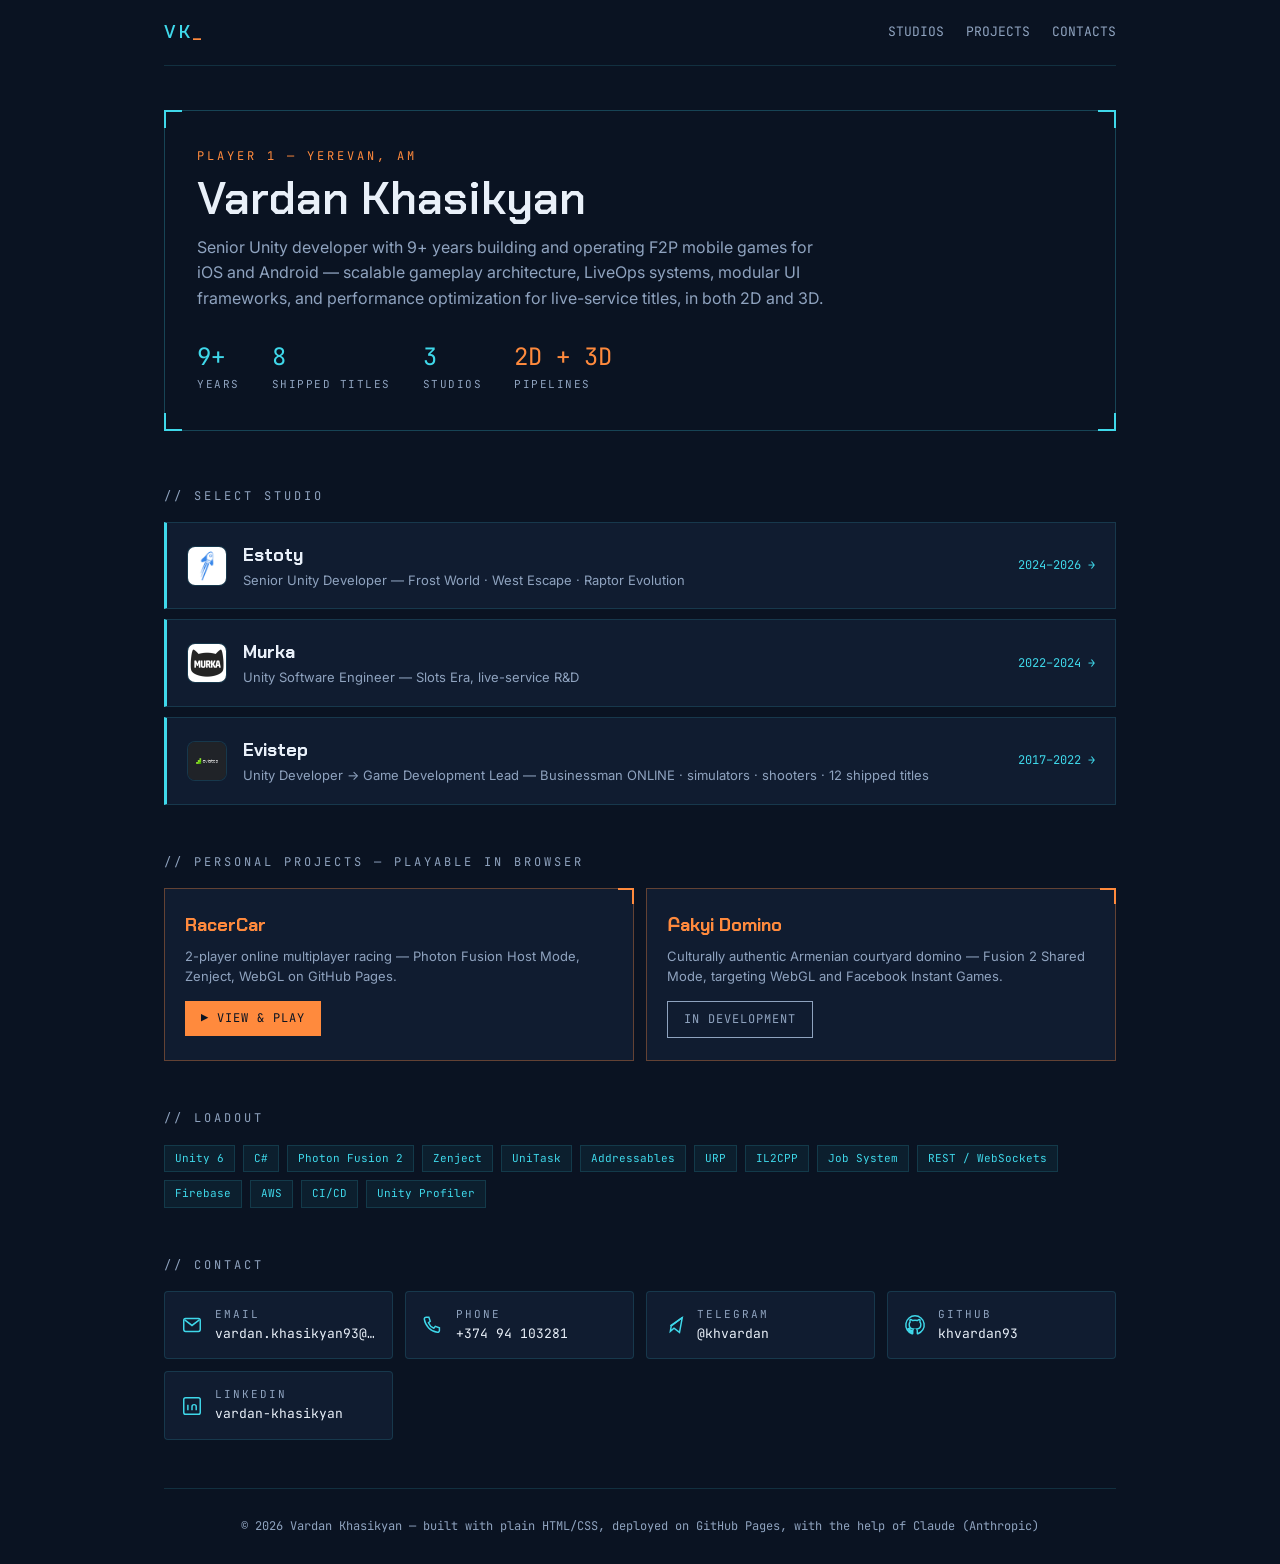
==== index.html @ 0a37ce4a "Reorganize site structure, redesign contacts, add RacerCar gameplay videos - Move HTML pages into pa" ====
<!DOCTYPE html>
<html lang="en">
<head>
  <meta charset="UTF-8">
  <meta name="viewport" content="width=device-width, initial-scale=1.0">
  <title>Vardan Khasikyan — Senior Unity Developer</title>
  <meta name="description" content="Senior Unity developer with 9+ years shipping F2P mobile games. Portfolio: shipped titles, studios, and playable WebGL projects.">
  <link rel="preconnect" href="https://fonts.googleapis.com">
  <link rel="preconnect" href="https://fonts.gstatic.com" crossorigin>
  <link href="https://fonts.googleapis.com/css2?family=Chakra+Petch:wght@500;600&family=Inter:wght@400;500&family=JetBrains+Mono:wght@400&display=swap" rel="stylesheet">
  <link rel="icon" type="image/svg+xml" href="favicon.svg">
  <link rel="stylesheet" href="css/style.css">
</head>
<body>
  <div class="container">

    <nav class="nav">
      <a class="nav-logo" href="index.html">VK<span>_</span></a>
      <div class="nav-links">
        <a href="#studios">STUDIOS</a>
        <a href="#projects">PROJECTS</a>
        <a href="#contact">CONTACTS</a>
      </div>
    </nav>

    <header class="page-head">
      <div class="hud">
        <span class="corner"></span>
        <p class="eyebrow">Player 1 — Yerevan, AM</p>
        <h1>Vardan Khasikyan</h1>
        <p class="lede">Senior Unity developer with 9+ years building and operating F2P mobile
        games for iOS and Android — scalable gameplay architecture, LiveOps systems, modular UI
        frameworks, and performance optimization for live-service titles, in both 2D and 3D.</p>
        <div class="stats">
          <div><div class="stat-value">9+</div><div class="stat-label">Years</div></div>
          <div><div class="stat-value">8</div><div class="stat-label">Shipped titles</div></div>
          <div><div class="stat-value">3</div><div class="stat-label">Studios</div></div>
          <div><div class="stat-value orange">2D + 3D</div><div class="stat-label">Pipelines</div></div>
        </div>
      </div>
    </header>

    <section id="studios">
      <p class="section-label">// SELECT STUDIO</p>

      <a class="studio-row" href="pages/estoty.html">
        <img class="studio-row-logo" src="assets/logos/estoty.png" alt="Estoty logo">
        <div>
          <h3>Estoty</h3>
          <p>Senior Unity Developer — Frost World · West Escape · Raptor Evolution</p>
        </div>
        <span class="studio-years">2024–2026 →</span>
      </a>

      <a class="studio-row" href="pages/murka.html">
        <img class="studio-row-logo" src="assets/logos/murka.png" alt="Murka logo">
        <div>
          <h3>Murka</h3>
          <p>Unity Software Engineer — Slots Era, live-service R&amp;D</p>
        </div>
        <span class="studio-years">2022–2024 →</span>
      </a>

      <a class="studio-row" href="pages/evistep.html">
        <img class="studio-row-logo" src="assets/logos/evistep.png" alt="Evistep logo">
        <div>
          <h3>Evistep</h3>
          <p>Unity Developer → Game Development Lead — Businessman ONLINE · simulators · shooters · 12 shipped titles</p>
        </div>
        <span class="studio-years">2017–2022 →</span>
      </a>
    </section>

    <section id="projects">
      <p class="section-label">// PERSONAL PROJECTS — PLAYABLE IN BROWSER</p>
      <div class="project-grid">

        <a class="project-card" href="pages/racercar.html">
          <h3>RacerCar</h3>
          <p>2-player online multiplayer racing — Photon Fusion Host Mode, Zenject, WebGL on GitHub Pages.</p>
          <span class="btn btn-play">▶ VIEW &amp; PLAY</span>
        </a>

        <a class="project-card" href="pages/domino.html">
          <h3>Բakyi Domino</h3>
          <p>Culturally authentic Armenian courtyard domino — Fusion 2 Shared Mode, targeting WebGL and Facebook Instant Games.</p>
          <span class="btn btn-ghost">IN DEVELOPMENT</span>
        </a>

      </div>
    </section>

    <section>
      <p class="section-label">// LOADOUT</p>
      <div class="tech-chips">
        <span class="chip">Unity 6</span>
        <span class="chip">C#</span>
        <span class="chip">Photon Fusion 2</span>
        <span class="chip">Zenject</span>
        <span class="chip">UniTask</span>
        <span class="chip">Addressables</span>
        <span class="chip">URP</span>
        <span class="chip">IL2CPP</span>
        <span class="chip">Job System</span>
        <span class="chip">REST / WebSockets</span>
        <span class="chip">Firebase</span>
        <span class="chip">AWS</span>
        <span class="chip">CI/CD</span>
        <span class="chip">Unity Profiler</span>
      </div>
    </section>

    <section id="contact">
      <p class="section-label">// CONTACT</p>
      <div class="contact-grid">
        <a class="contact-card" href="mailto:vardan.khasikyan93@gmail.com" data-copy="vardan.khasikyan93@gmail.com">
          <svg class="contact-icon" viewBox="0 0 24 24" fill="none" stroke="currentColor" stroke-width="1.6"><rect x="3" y="5" width="18" height="14" rx="2"/><path d="m4 6.5 8 6 8-6"/></svg>
          <div><span class="contact-label">Email</span><span class="contact-value">vardan.khasikyan93@gmail.com</span></div>
        </a>
        <a class="contact-card" href="tel:+37494103281" data-copy="+37494103281">
          <svg class="contact-icon" viewBox="0 0 24 24" fill="none" stroke="currentColor" stroke-width="1.6"><path d="M4.5 3.5h3l1.5 4.5-2 1.5a11 11 0 0 0 6 6l1.5-2 4.5 1.5v3a2 2 0 0 1-2.2 2A17 17 0 0 1 2.5 5.7a2 2 0 0 1 2-2.2Z"/></svg>
          <div><span class="contact-label">Phone</span><span class="contact-value">+374 94 103281</span></div>
        </a>
        <a class="contact-card" href="https://t.me/khvardan" target="_blank" rel="noopener noreferrer">
          <svg class="contact-icon" viewBox="0 0 24 24" fill="none" stroke="currentColor" stroke-width="1.6"><path d="m21 4-3 16-6-4.5L8 19l1-6L21 4Z"/><path d="M8 13 21 4"/></svg>
          <div><span class="contact-label">Telegram</span><span class="contact-value">@khvardan</span></div>
        </a>
        <a class="contact-card" href="https://github.com/khvardan93" target="_blank" rel="noopener noreferrer">
          <svg class="contact-icon" viewBox="0 0 24 24" fill="none" stroke="currentColor" stroke-width="1.6"><path d="M12 2a10 10 0 0 0-3.16 19.49c.5.09.68-.22.68-.48v-1.7c-2.78.6-3.37-1.34-3.37-1.34-.46-1.16-1.11-1.47-1.11-1.47-.9-.62.07-.6.07-.6 1 .07 1.53 1.03 1.53 1.03.9 1.53 2.36 1.09 2.93.83.09-.65.35-1.09.63-1.34-2.22-.25-4.56-1.11-4.56-4.95 0-1.09.39-1.98 1.03-2.68-.1-.25-.45-1.27.1-2.65 0 0 .84-.27 2.75 1.02a9.5 9.5 0 0 1 5 0c1.91-1.29 2.75-1.02 2.75-1.02.55 1.38.2 2.4.1 2.65.64.7 1.03 1.59 1.03 2.68 0 3.85-2.35 4.7-4.58 4.94.36.31.68.92.68 1.85v2.75c0 .26.18.58.69.48A10 10 0 0 0 12 2Z"/></svg>
          <div><span class="contact-label">GitHub</span><span class="contact-value">khvardan93</span></div>
        </a>
        <a class="contact-card" href="https://www.linkedin.com/in/vardan-khasikyan-5461a398/" target="_blank" rel="noopener noreferrer">
          <svg class="contact-icon" viewBox="0 0 24 24" fill="none" stroke="currentColor" stroke-width="1.6"><rect x="3" y="3" width="18" height="18" rx="2"/><path d="M7.5 10.5v6M7.5 7.5v.01M12 16.5v-3.7a2.3 2.3 0 0 1 4.6 0v3.7M12 12.8v3.7"/></svg>
          <div><span class="contact-label">LinkedIn</span><span class="contact-value">vardan-khasikyan</span></div>
        </a>
      </div>
    </section>

    <footer class="footer">
      <p>© 2026 Vardan Khasikyan — built with plain HTML/CSS, deployed on GitHub Pages, with the help of Claude (Anthropic)</p>
    </footer>

  </div>

  <script>
    document.querySelectorAll('.contact-card[data-copy]').forEach(function (card) {
      card.addEventListener('click', function () {
        var value = card.getAttribute('data-copy');
        if (!navigator.clipboard) return;
        navigator.clipboard.writeText(value).then(function () {
          var valueEl = card.querySelector('.contact-value');
          var original = valueEl.textContent;
          valueEl.textContent = 'Copied ✓';
          card.classList.add('is-copied');
          setTimeout(function () {
            valueEl.textContent = original;
            card.classList.remove('is-copied');
          }, 1500);
        });
      });
    });
  </script>
</body>
</html>
---- css/style.css ----
:root {
  --bg: #0A1322;
  --surface: #101C30;
  --surface-2: #14233C;
  --cyan: #3FD8EA;
  --cyan-dim: rgba(63, 216, 234, 0.15);
  --orange: #FF8A3D;
  --orange-dim: rgba(255, 138, 61, 0.35);
  --text: #E9F0F9;
  --muted: #8FA3BF;
  --font-display: 'Chakra Petch', sans-serif;
  --font-body: 'Inter', sans-serif;
  --font-mono: 'JetBrains Mono', monospace;
}

* { margin: 0; padding: 0; box-sizing: border-box; }

html { scroll-behavior: smooth; }

body {
  background: var(--bg);
  color: var(--text);
  font-family: var(--font-body);
  line-height: 1.6;
  min-height: 100vh;
}

.container { max-width: 1000px; margin: 0 auto; padding: 0 24px; }

/* ---------- Nav ---------- */
.nav {
  display: flex;
  justify-content: space-between;
  align-items: center;
  padding: 18px 0;
  border-bottom: 1px solid var(--cyan-dim);
}
.nav-logo {
  font-family: var(--font-display);
  font-weight: 600;
  font-size: 18px;
  letter-spacing: 3px;
  color: var(--cyan);
  text-decoration: none;
}
.nav-logo span { color: var(--orange); }
.nav-links { display: flex; gap: 22px; }
.nav-links a {
  color: var(--muted);
  text-decoration: none;
  font-family: var(--font-mono);
  font-size: 13px;
  transition: color 0.2s;
}
.nav-links a:hover, .nav-links a:focus-visible { color: var(--cyan); }

/* ---------- HUD frame (signature element) ---------- */
.hud {
  position: relative;
  border: 1px solid rgba(63, 216, 234, 0.25);
  padding: 36px 32px;
}
.hud::before, .hud::after,
.hud > .corner::before, .hud > .corner::after {
  content: '';
  position: absolute;
  width: 16px;
  height: 16px;
}
.hud::before { top: -1px; left: -1px; border-top: 2px solid var(--cyan); border-left: 2px solid var(--cyan); }
.hud::after { top: -1px; right: -1px; border-top: 2px solid var(--cyan); border-right: 2px solid var(--cyan); }
.hud > .corner::before { bottom: -1px; left: -1px; border-bottom: 2px solid var(--cyan); border-left: 2px solid var(--cyan); }
.hud > .corner::after { bottom: -1px; right: -1px; border-bottom: 2px solid var(--cyan); border-right: 2px solid var(--cyan); }
.hud.hud-orange::before, .hud.hud-orange::after,
.hud.hud-orange > .corner::before, .hud.hud-orange > .corner::after { border-color: var(--orange); }
.hud.hud-orange { border-color: var(--orange-dim); }

/* ---------- Typography ---------- */
.eyebrow {
  font-family: var(--font-mono);
  font-size: 12px;
  letter-spacing: 3px;
  color: var(--orange);
  text-transform: uppercase;
  margin-bottom: 6px;
}
.section-label {
  font-family: var(--font-mono);
  font-size: 12px;
  letter-spacing: 3px;
  color: var(--muted);
  margin: 48px 0 16px;
}
.studio-logo {
  width: 40px;
  height: 40px;
  border-radius: 8px;
  object-fit: cover;
  vertical-align: middle;
  margin-right: 12px;
  border: 1px solid var(--cyan-dim);
  background: var(--surface);
}
.studio-title { display: flex; align-items: center; }
h1 {
  font-family: var(--font-display);
  font-weight: 600;
  font-size: clamp(30px, 5vw, 46px);
  line-height: 1.15;
}
h2 {
  font-family: var(--font-display);
  font-weight: 600;
  font-size: 24px;
}
.lede { color: var(--muted); font-size: 16px; max-width: 640px; margin-top: 10px; }

/* ---------- Hero stats ---------- */
.stats { display: flex; flex-wrap: wrap; gap: 32px; margin-top: 26px; font-family: var(--font-mono); }
.stat-value { font-size: 24px; color: var(--cyan); }
.stat-value.orange { color: var(--orange); }
.stat-label { font-size: 11px; letter-spacing: 1.5px; color: var(--muted); text-transform: uppercase; }

/* ---------- Studio rows ---------- */
.studio-row {
  display: flex;
  justify-content: space-between;
  align-items: center;
  gap: 16px;
  background: var(--surface);
  border: 1px solid var(--cyan-dim);
  border-left: 3px solid var(--cyan);
  padding: 18px 20px;
  margin-bottom: 10px;
  text-decoration: none;
  color: inherit;
  transition: background 0.2s, transform 0.2s;
}
.studio-row:hover, .studio-row:focus-visible {
  background: var(--surface-2);
  transform: translateX(4px);
}
.studio-row-logo {
  width: 40px;
  height: 40px;
  border-radius: 8px;
  object-fit: cover;
  border: 1px solid var(--cyan-dim);
  background: var(--surface);
  flex-shrink: 0;
}
.studio-row > div { flex: 1; }
.studio-row h3 { font-family: var(--font-display); font-size: 18px; color: var(--text); }
.studio-row p { font-size: 13px; color: var(--muted); }
.studio-years { font-family: var(--font-mono); font-size: 12px; color: var(--cyan); white-space: nowrap; }

/* ---------- Project cards ---------- */
.project-grid { display: grid; grid-template-columns: repeat(auto-fit, minmax(280px, 1fr)); gap: 12px; }
.project-card {
  position: relative;
  background: var(--surface);
  border: 1px solid var(--orange-dim);
  padding: 22px 20px;
  text-decoration: none;
  color: inherit;
  transition: background 0.2s;
}
.project-card::after {
  content: '';
  position: absolute;
  top: -1px; right: -1px;
  width: 14px; height: 14px;
  border-top: 2px solid var(--orange);
  border-right: 2px solid var(--orange);
}
.project-card:hover, .project-card:focus-visible { background: var(--surface-2); }
.project-card h3 { font-family: var(--font-display); font-size: 18px; color: var(--orange); }
.project-card p { font-size: 13px; color: var(--muted); margin: 6px 0 14px; }

/* ---------- Buttons & badges ---------- */
.btn {
  display: inline-block;
  font-family: var(--font-mono);
  font-size: 12px;
  letter-spacing: 1px;
  padding: 8px 16px;
  text-decoration: none;
  transition: opacity 0.2s;
}
.btn:hover, .btn:focus-visible { opacity: 0.85; }
.btn-play { background: var(--orange); color: var(--bg); }
.btn-store { border: 1px solid var(--cyan); color: var(--cyan); margin-right: 8px; }
.btn-ghost { border: 1px solid var(--muted); color: var(--muted); }

.tech-chips { display: flex; flex-wrap: wrap; gap: 8px; margin: 14px 0; }
.chip {
  font-family: var(--font-mono);
  font-size: 11px;
  color: var(--cyan);
  border: 1px solid var(--cyan-dim);
  background: rgba(63, 216, 234, 0.06);
  padding: 4px 10px;
}

/* ---------- Game cards (company pages) ---------- */
.game-card {
  background: var(--surface);
  border: 1px solid var(--cyan-dim);
  padding: 24px;
  margin-bottom: 14px;
}
.game-card-head { display: flex; align-items: center; gap: 12px; }
.game-icon { width: 48px; height: 48px; border-radius: 10px; object-fit: cover; border: 1px solid var(--cyan-dim); }
.game-card h3 { font-family: var(--font-display); font-size: 20px; color: var(--text); }
.game-card .role { font-family: var(--font-mono); font-size: 12px; color: var(--orange); margin: 2px 0 10px; }
.game-card p { font-size: 14px; color: var(--muted); margin-bottom: 14px; }
.game-card ul { margin: 0 0 16px 18px; font-size: 14px; color: var(--muted); }
.game-card li { margin-bottom: 4px; }

/* ---------- Screenshots & WebGL ---------- */
.shot-grid { display: grid; grid-template-columns: repeat(auto-fit, minmax(220px, 1fr)); gap: 10px; margin: 20px 0; }
.shot-grid img {
  width: 100%;
  aspect-ratio: 16/9;
  object-fit: cover;
  border: 1px solid var(--cyan-dim);
  background: var(--surface);
}

.video-grid { display: grid; grid-template-columns: repeat(2, 1fr); gap: 10px; margin: 20px 0; }
.video-card-wide { grid-column: 1 / -1; }
.video-card video {
  width: 100%;
  height: auto;
  border: 1px solid var(--cyan-dim);
  background: var(--surface);
  display: block;
}
.video-caption {
  font-family: var(--font-mono);
  font-size: 12px;
  color: var(--muted);
  margin-top: 6px;
  text-align: center;
}
.webgl-frame { margin: 20px 0; }
.webgl-frame iframe {
  width: 100%;
  aspect-ratio: 16/9;
  border: 0;
  display: block;
  background: #000;
}
.webgl-start {
  width: 100%;
  aspect-ratio: 16/9;
  display: flex;
  flex-direction: column;
  align-items: center;
  justify-content: center;
  gap: 14px;
  background: #000;
}
.webgl-start .btn {
  cursor: pointer;
  border: 0;
  font-family: var(--font-mono);
}
.webgl-hint {
  font-family: var(--font-mono);
  font-size: 12px;
  color: var(--muted);
}

/* ---------- Page header / footer ---------- */
.page-head { padding: 44px 0 8px; }
.back-link {
  font-family: var(--font-mono);
  font-size: 12px;
  color: var(--muted);
  text-decoration: none;
}
.back-link:hover { color: var(--cyan); }

.footer {
  margin-top: 48px;
  padding: 28px 0;
  border-top: 1px solid var(--cyan-dim);
  text-align: center;
  font-family: var(--font-mono);
  font-size: 12px;
  color: var(--muted);
}
.footer a { color: var(--cyan); text-decoration: none; }
.footer a:hover { color: var(--orange); }

/* ---------- Contact ---------- */
.contact-grid {
  display: grid;
  grid-template-columns: repeat(auto-fit, minmax(220px, 1fr));
  gap: 12px;
}
.contact-card {
  display: flex;
  align-items: center;
  gap: 12px;
  padding: 14px 16px;
  border: 1px solid var(--cyan-dim);
  background: var(--surface);
  border-radius: 4px;
  text-decoration: none;
  color: var(--text);
  transition: border-color 0.2s, transform 0.2s;
}
.contact-card:hover, .contact-card:focus-visible {
  border-color: var(--orange-dim);
  transform: translateY(-2px);
}
.contact-icon {
  width: 22px;
  height: 22px;
  flex-shrink: 0;
  color: var(--cyan);
}
.contact-card:hover .contact-icon { color: var(--orange); }
.contact-card.is-copied { border-color: var(--orange); }
.contact-card.is-copied .contact-icon { color: var(--orange); }
.contact-card div { display: flex; flex-direction: column; min-width: 0; }
.contact-label {
  font-family: var(--font-mono);
  font-size: 11px;
  letter-spacing: 2px;
  color: var(--muted);
  text-transform: uppercase;
}
.contact-value {
  font-family: var(--font-mono);
  font-size: 13px;
  color: var(--text);
  white-space: nowrap;
  overflow: hidden;
  text-overflow: ellipsis;
}

@media (max-width: 560px) {
  .nav-links { gap: 14px; }
  .hud { padding: 26px 18px; }
  .stats { gap: 20px; }
  .studio-row { flex-direction: column; align-items: flex-start; gap: 6px; }
  .video-grid { grid-template-columns: 1fr; }
}
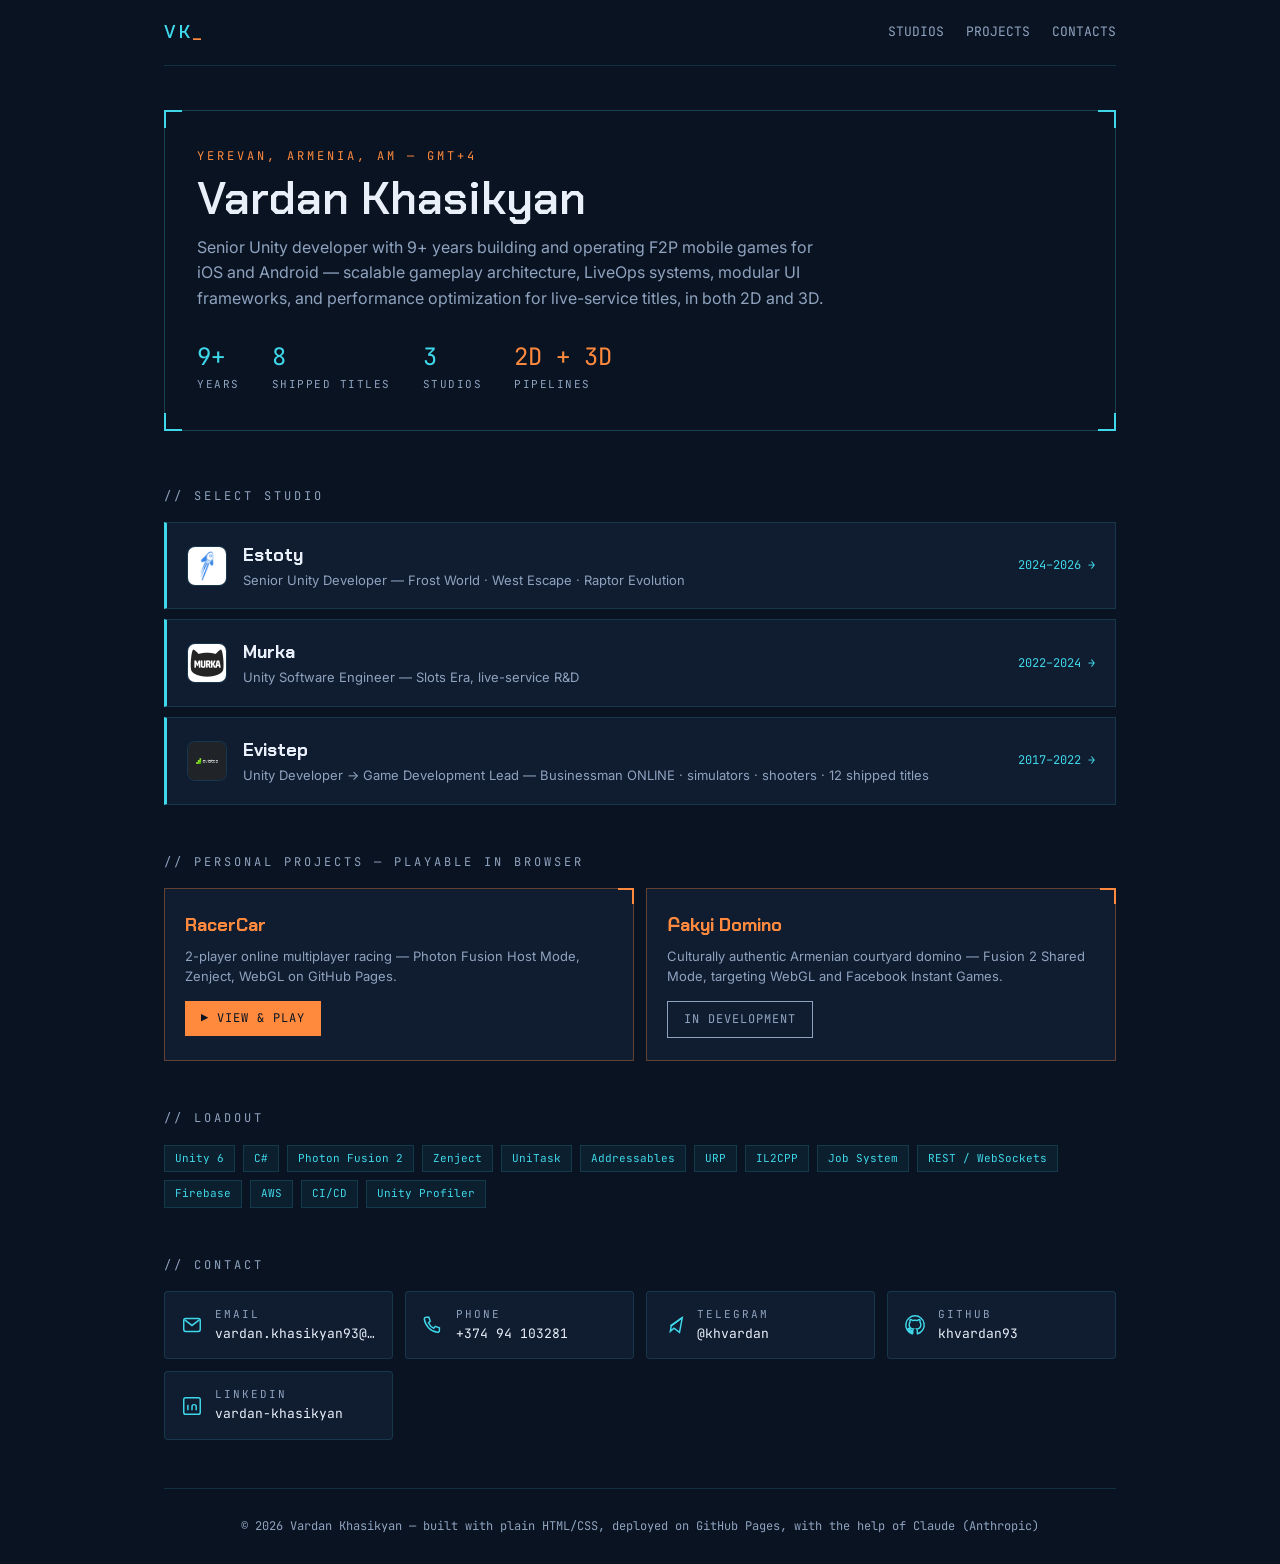
==== commit 371bd854: "Remove FPS overlay from gameplay video, update location eyebrow text - Crop bottom strip of gameplay" ====
--- a/index.html
+++ b/index.html
@@ -26,7 +26,7 @@
     <header class="page-head">
       <div class="hud">
         <span class="corner"></span>
-        <p class="eyebrow">Player 1 — Yerevan, AM</p>
+        <p class="eyebrow">Yerevan, Armenia, AM — GMT+4</p>
         <h1>Vardan Khasikyan</h1>
         <p class="lede">Senior Unity developer with 9+ years building and operating F2P mobile
         games for iOS and Android — scalable gameplay architecture, LiveOps systems, modular UI
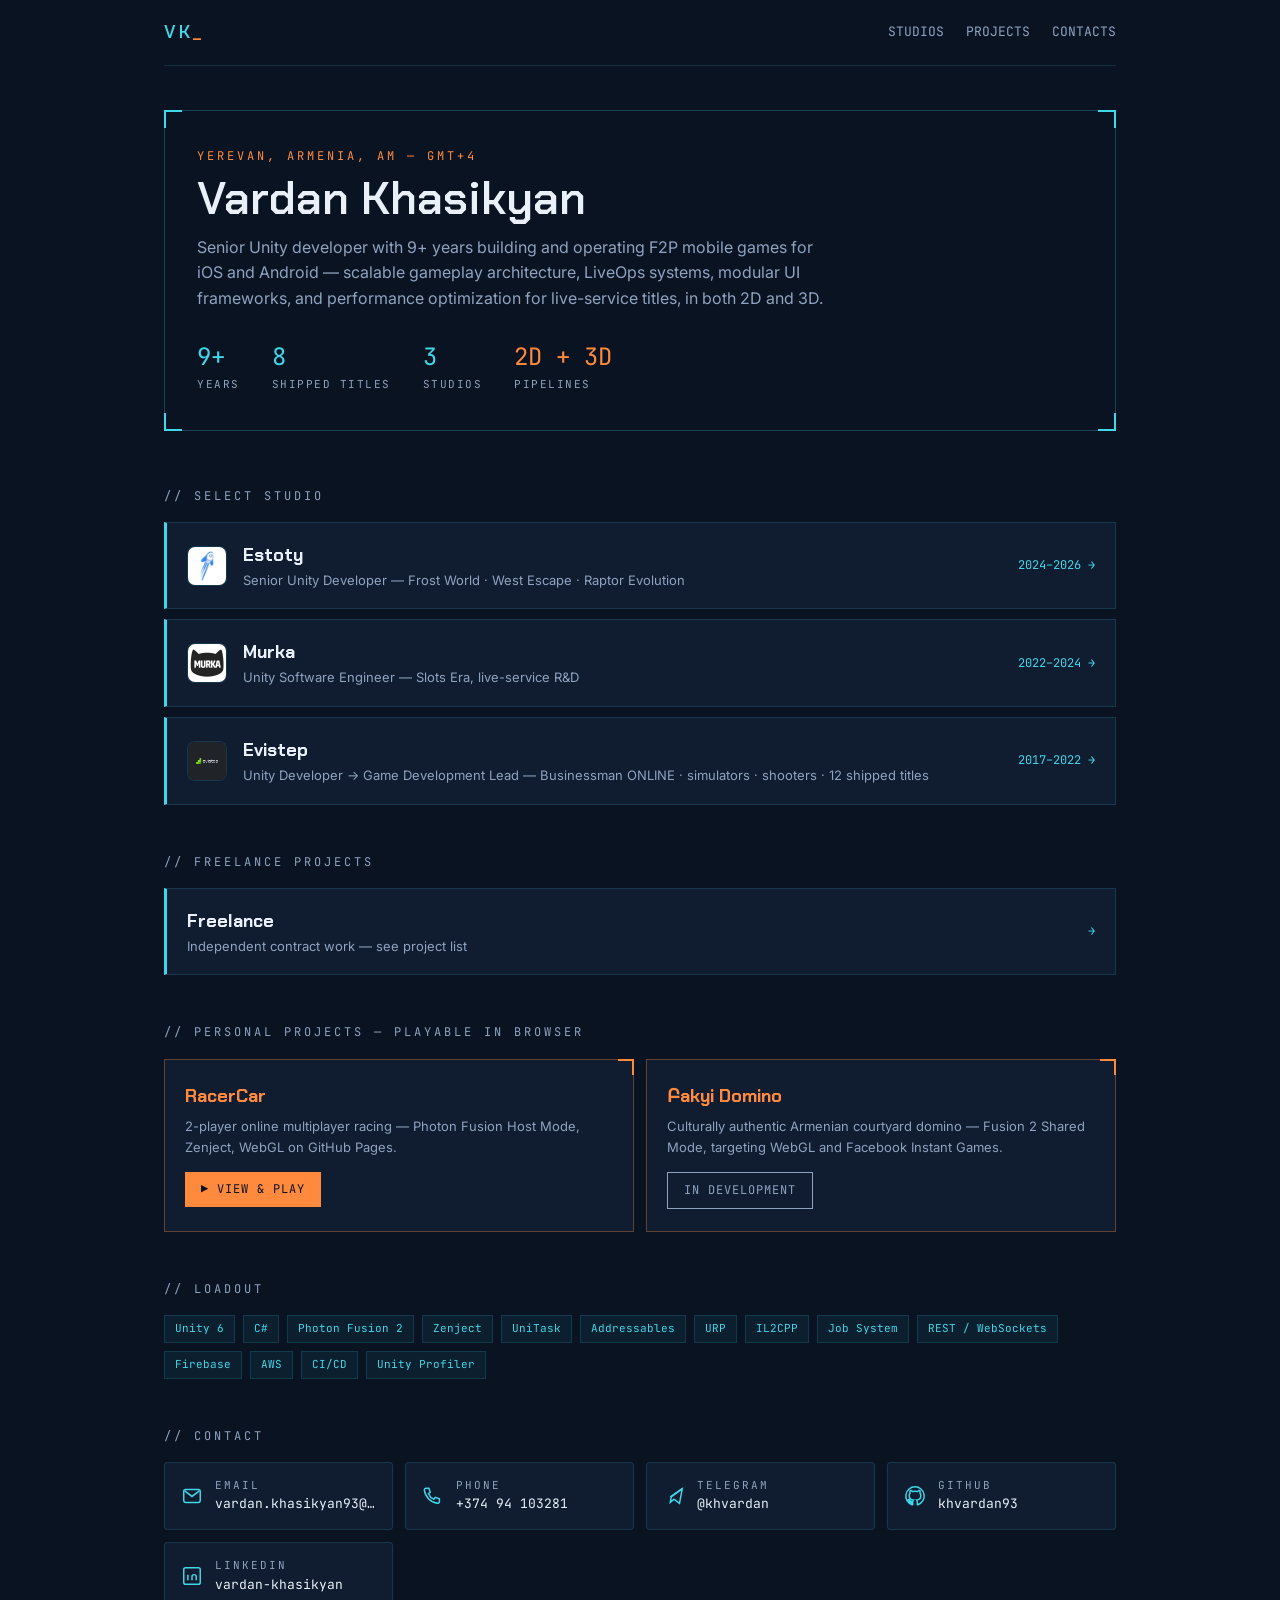
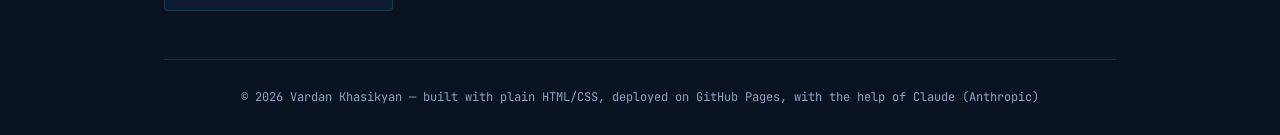
==== commit fca4a809: "a few other projects" ====
--- a/index.html
+++ b/index.html
@@ -68,6 +68,18 @@
           <p>Unity Developer → Game Development Lead — Businessman ONLINE · simulators · shooters · 12 shipped titles</p>
         </div>
         <span class="studio-years">2017–2022 →</span>
+      </a>
+    </section>
+
+    <section id="freelance">
+      <p class="section-label">// FREELANCE PROJECTS</p>
+
+      <a class="studio-row" href="pages/freelance.html">
+        <div>
+          <h3>Freelance</h3>
+          <p>Independent contract work — see project list</p>
+        </div>
+        <span class="studio-years">→</span>
       </a>
     </section>
 
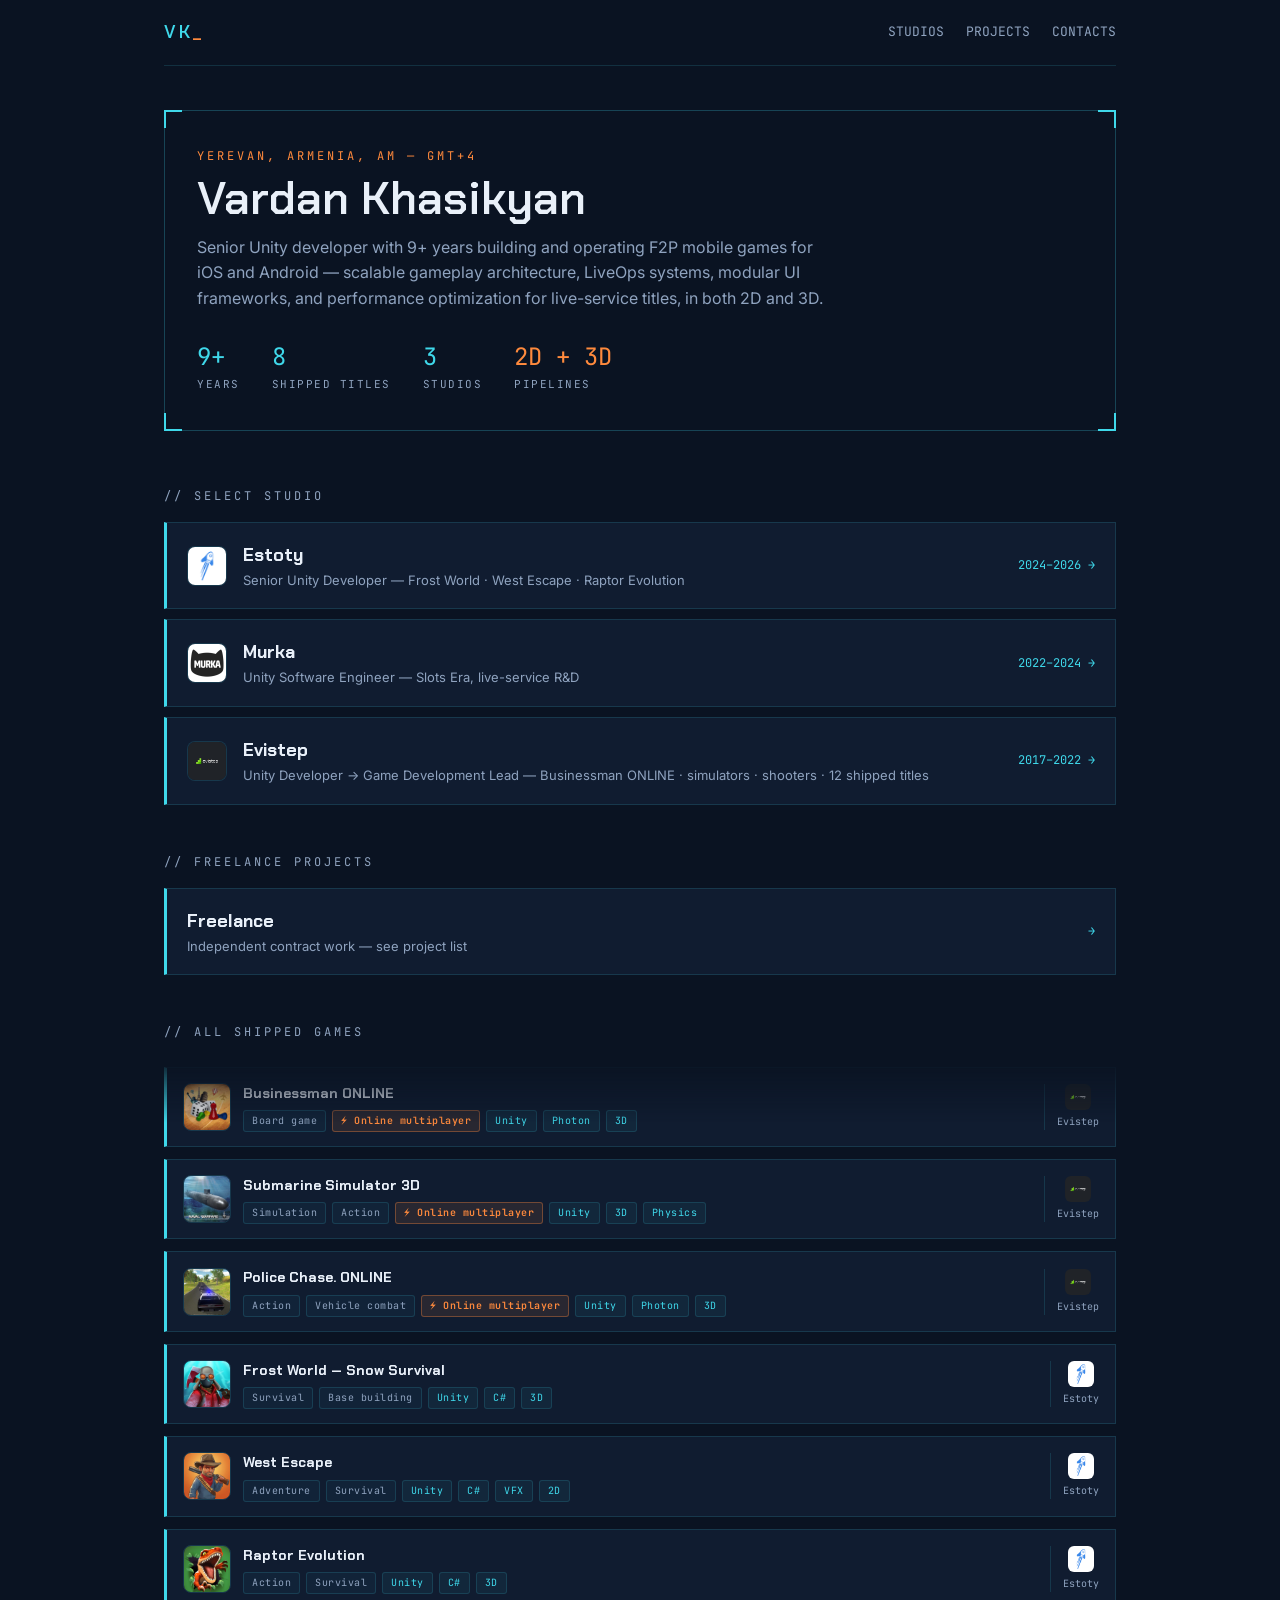
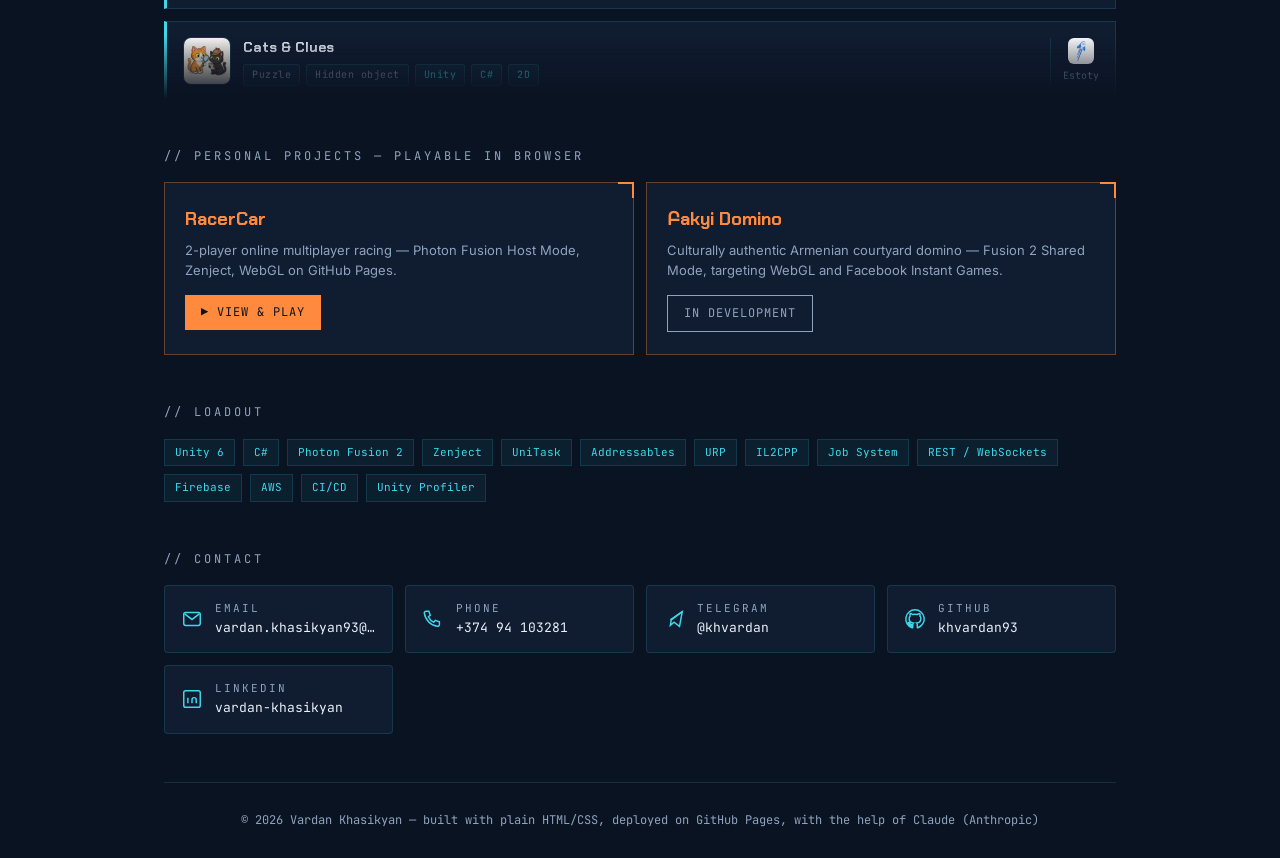
==== commit 960fdbe6: "fixed game list" ====
--- a/index.html
+++ b/index.html
@@ -81,6 +81,205 @@
         </div>
         <span class="studio-years">→</span>
       </a>
+    </section>
+
+    <section id="all-games">
+      <p class="section-label">// ALL SHIPPED GAMES</p>
+      <div class="games-scroll-mask">
+        <div class="games-scroll">
+        <a class="game-scroll-card" href="pages/evistep.html">
+          <img class="game-scroll-icon" src="assets/games/businessman.png" alt="Businessman ONLINE icon">
+          <div class="game-scroll-info">
+            <h4>Businessman ONLINE</h4>
+            <div class="game-tags"><span class="tag tag-genre">Board game</span><span class="tag tag-multiplayer">⚡ Online multiplayer</span><span class="tag tag-tech">Unity</span><span class="tag tag-tech">Photon</span><span class="tag tag-tech">3D</span></div>
+          </div>
+          <div class="game-scroll-company">
+            <img src="assets/logos/evistep.png" alt="Evistep logo">
+            <span>Evistep</span>
+          </div>
+        </a>
+
+        <a class="game-scroll-card" href="pages/evistep.html">
+          <img class="game-scroll-icon" src="assets/games/submarine-simulator.png" alt="Submarine Simulator 3D icon">
+          <div class="game-scroll-info">
+            <h4>Submarine Simulator 3D</h4>
+            <div class="game-tags"><span class="tag tag-genre">Simulation</span><span class="tag tag-genre">Action</span><span class="tag tag-multiplayer">⚡ Online multiplayer</span><span class="tag tag-tech">Unity</span><span class="tag tag-tech">3D</span><span class="tag tag-tech">Physics</span></div>
+          </div>
+          <div class="game-scroll-company">
+            <img src="assets/logos/evistep.png" alt="Evistep logo">
+            <span>Evistep</span>
+          </div>
+        </a>
+
+        <a class="game-scroll-card" href="pages/evistep.html">
+          <img class="game-scroll-icon" src="assets/games/police-chase.png" alt="Police Chase. ONLINE icon">
+          <div class="game-scroll-info">
+            <h4>Police Chase. ONLINE</h4>
+            <div class="game-tags"><span class="tag tag-genre">Action</span><span class="tag tag-genre">Vehicle combat</span><span class="tag tag-multiplayer">⚡ Online multiplayer</span><span class="tag tag-tech">Unity</span><span class="tag tag-tech">Photon</span><span class="tag tag-tech">3D</span></div>
+          </div>
+          <div class="game-scroll-company">
+            <img src="assets/logos/evistep.png" alt="Evistep logo">
+            <span>Evistep</span>
+          </div>
+        </a>
+
+        <a class="game-scroll-card" href="pages/estoty.html">
+          <img class="game-scroll-icon" src="assets/games/frost-world.png" alt="Frost World — Snow Survival icon">
+          <div class="game-scroll-info">
+            <h4>Frost World — Snow Survival</h4>
+            <div class="game-tags"><span class="tag tag-genre">Survival</span><span class="tag tag-genre">Base building</span><span class="tag tag-tech">Unity</span><span class="tag tag-tech">C#</span><span class="tag tag-tech">3D</span></div>
+          </div>
+          <div class="game-scroll-company">
+            <img src="assets/logos/estoty.png" alt="Estoty logo">
+            <span>Estoty</span>
+          </div>
+        </a>
+
+        <a class="game-scroll-card" href="pages/estoty.html">
+          <img class="game-scroll-icon" src="assets/games/west-escape.png" alt="West Escape icon">
+          <div class="game-scroll-info">
+            <h4>West Escape</h4>
+            <div class="game-tags"><span class="tag tag-genre">Adventure</span><span class="tag tag-genre">Survival</span><span class="tag tag-tech">Unity</span><span class="tag tag-tech">C#</span><span class="tag tag-tech">VFX</span><span class="tag tag-tech">2D</span></div>
+          </div>
+          <div class="game-scroll-company">
+            <img src="assets/logos/estoty.png" alt="Estoty logo">
+            <span>Estoty</span>
+          </div>
+        </a>
+
+        <a class="game-scroll-card" href="pages/estoty.html">
+          <img class="game-scroll-icon" src="assets/games/raptor-evolution.png" alt="Raptor Evolution icon">
+          <div class="game-scroll-info">
+            <h4>Raptor Evolution</h4>
+            <div class="game-tags"><span class="tag tag-genre">Action</span><span class="tag tag-genre">Survival</span><span class="tag tag-tech">Unity</span><span class="tag tag-tech">C#</span><span class="tag tag-tech">3D</span></div>
+          </div>
+          <div class="game-scroll-company">
+            <img src="assets/logos/estoty.png" alt="Estoty logo">
+            <span>Estoty</span>
+          </div>
+        </a>
+
+        <a class="game-scroll-card" href="pages/estoty.html">
+          <img class="game-scroll-icon" src="assets/games/cats-and-clues.png" alt="Cats &amp; Clues icon">
+          <div class="game-scroll-info">
+            <h4>Cats &amp; Clues</h4>
+            <div class="game-tags"><span class="tag tag-genre">Puzzle</span><span class="tag tag-genre">Hidden object</span><span class="tag tag-tech">Unity</span><span class="tag tag-tech">C#</span><span class="tag tag-tech">2D</span></div>
+          </div>
+          <div class="game-scroll-company">
+            <img src="assets/logos/estoty.png" alt="Estoty logo">
+            <span>Estoty</span>
+          </div>
+        </a>
+
+        <a class="game-scroll-card" href="pages/murka.html">
+          <img class="game-scroll-icon" src="assets/games/slots-era.png" alt="Slots Era — Jackpot Slots Game icon">
+          <div class="game-scroll-info">
+            <h4>Slots Era — Jackpot Slots Game</h4>
+            <div class="game-tags"><span class="tag tag-genre">Casino</span><span class="tag tag-genre">Slots</span><span class="tag tag-tech">Unity</span><span class="tag tag-tech">C#</span><span class="tag tag-tech">REST API</span><span class="tag tag-tech">iOS/Android/Windows/Facebook</span></div>
+          </div>
+          <div class="game-scroll-company">
+            <img src="assets/logos/murka.png" alt="Murka logo">
+            <span>Murka</span>
+          </div>
+        </a>
+
+        <a class="game-scroll-card" href="pages/evistep.html">
+          <img class="game-scroll-icon" src="assets/games/offroad-simulator-3.png" alt="Off-Road Simulator 3 icon">
+          <div class="game-scroll-info">
+            <h4>Off-Road Simulator 3</h4>
+            <div class="game-tags"><span class="tag tag-genre">Racing</span><span class="tag tag-genre">Simulation</span><span class="tag tag-tech">Unity</span><span class="tag tag-tech">3D</span><span class="tag tag-tech">Vehicle physics</span></div>
+          </div>
+          <div class="game-scroll-company">
+            <img src="assets/logos/evistep.png" alt="Evistep logo">
+            <span>Evistep</span>
+          </div>
+        </a>
+
+        <a class="game-scroll-card" href="pages/evistep.html">
+          <img class="game-scroll-icon" src="assets/games/amg-car-simulator.png" alt="AMG Car Simulator icon">
+          <div class="game-scroll-info">
+            <h4>AMG Car Simulator</h4>
+            <div class="game-tags"><span class="tag tag-genre">Racing</span><span class="tag tag-genre">Simulation</span><span class="tag tag-tech">Unity</span><span class="tag tag-tech">3D</span><span class="tag tag-tech">Vehicle physics</span></div>
+          </div>
+          <div class="game-scroll-company">
+            <img src="assets/logos/evistep.png" alt="Evistep logo">
+            <span>Evistep</span>
+          </div>
+        </a>
+
+        <a class="game-scroll-card" href="pages/evistep.html">
+          <img class="game-scroll-icon" src="assets/games/m-package-simulator.png" alt="M Package Car Simulator icon">
+          <div class="game-scroll-info">
+            <h4>M Package Car Simulator</h4>
+            <div class="game-tags"><span class="tag tag-genre">Racing</span><span class="tag tag-genre">Simulation</span><span class="tag tag-tech">Unity</span><span class="tag tag-tech">3D</span><span class="tag tag-tech">Vehicle physics</span></div>
+          </div>
+          <div class="game-scroll-company">
+            <img src="assets/logos/evistep.png" alt="Evistep logo">
+            <span>Evistep</span>
+          </div>
+        </a>
+
+        <a class="game-scroll-card" href="pages/evistep.html">
+          <img class="game-scroll-icon" src="assets/games/city-sniper.png" alt="City Sniper 3D Shooting icon">
+          <div class="game-scroll-info">
+            <h4>City Sniper 3D Shooting</h4>
+            <div class="game-tags"><span class="tag tag-genre">FPS</span><span class="tag tag-genre">Shooter</span><span class="tag tag-tech">Unity</span><span class="tag tag-tech">3D</span></div>
+          </div>
+          <div class="game-scroll-company">
+            <img src="assets/logos/evistep.png" alt="Evistep logo">
+            <span>Evistep</span>
+          </div>
+        </a>
+
+        <a class="game-scroll-card" href="pages/evistep.html">
+          <img class="game-scroll-icon" src="assets/games/shooting-simulator.png" alt="Shooting Simulator 3D icon">
+          <div class="game-scroll-info">
+            <h4>Shooting Simulator 3D</h4>
+            <div class="game-tags"><span class="tag tag-genre">FPS</span><span class="tag tag-genre">Shooter</span><span class="tag tag-tech">Unity</span><span class="tag tag-tech">3D</span></div>
+          </div>
+          <div class="game-scroll-company">
+            <img src="assets/logos/evistep.png" alt="Evistep logo">
+            <span>Evistep</span>
+          </div>
+        </a>
+
+        <a class="game-scroll-card" href="pages/evistep.html">
+          <img class="game-scroll-icon" src="assets/games/offroad-simulator.png" alt="Off-Road Simulator icon">
+          <div class="game-scroll-info">
+            <h4>Off-Road Simulator</h4>
+            <div class="game-tags"><span class="tag tag-genre">Racing</span><span class="tag tag-genre">Simulation</span><span class="tag tag-tech">Unity</span><span class="tag tag-tech">3D</span><span class="tag tag-tech">Vehicle physics</span></div>
+          </div>
+          <div class="game-scroll-company">
+            <img src="assets/logos/evistep.png" alt="Evistep logo">
+            <span>Evistep</span>
+          </div>
+        </a>
+
+        <a class="game-scroll-card" href="pages/evistep.html">
+          <img class="game-scroll-icon" src="assets/games/flight-simulator.png" alt="Flight Simulator: Airplane Pilot icon">
+          <div class="game-scroll-info">
+            <h4>Flight Simulator: Airplane Pilot</h4>
+            <div class="game-tags"><span class="tag tag-genre">Simulation</span><span class="tag tag-genre">Flight</span><span class="tag tag-tech">Unity</span><span class="tag tag-tech">3D</span><span class="tag tag-tech">Flight physics</span></div>
+          </div>
+          <div class="game-scroll-company">
+            <img src="assets/logos/evistep.png" alt="Evistep logo">
+            <span>Evistep</span>
+          </div>
+        </a>
+
+        <a class="game-scroll-card" href="pages/evistep.html">
+          <img class="game-scroll-icon" src="assets/games/extreme-parking.png" alt="Extreme Parking icon">
+          <div class="game-scroll-info">
+            <h4>Extreme Parking</h4>
+            <div class="game-tags"><span class="tag tag-genre">Simulation</span><span class="tag tag-genre">Driving skill</span><span class="tag tag-tech">Unity</span><span class="tag tag-tech">3D</span><span class="tag tag-tech">Vehicle physics</span></div>
+          </div>
+          <div class="game-scroll-company">
+            <img src="assets/logos/evistep.png" alt="Evistep logo">
+            <span>Evistep</span>
+          </div>
+        </a>
+        </div>
+      </div>
     </section>
 
     <section id="projects">
--- a/css/style.css
+++ b/css/style.css
@@ -154,6 +154,53 @@
 .studio-row p { font-size: 13px; color: var(--muted); }
 .studio-years { font-family: var(--font-mono); font-size: 12px; color: var(--cyan); white-space: nowrap; }
 
+/* ---------- All-games scroll ---------- */
+.games-scroll-mask {
+  overflow-y: auto;
+  max-height: 640px;
+  -webkit-mask-image: linear-gradient(to bottom, transparent, black 64px, black calc(100% - 64px), transparent);
+  mask-image: linear-gradient(to bottom, transparent, black 64px, black calc(100% - 64px), transparent);
+  padding: 4px 0;
+}
+.games-scroll { display: flex; flex-direction: column; gap: 12px; padding: 4px 0; }
+.game-scroll-card {
+  flex: 0 0 auto;
+  display: flex;
+  align-items: center;
+  gap: 12px;
+  background: var(--surface);
+  border: 1px solid var(--cyan-dim);
+  border-left: 3px solid var(--cyan);
+  padding: 14px 16px;
+  text-decoration: none;
+  color: inherit;
+  transition: background 0.2s;
+}
+.game-scroll-card:hover, .game-scroll-card:focus-visible { background: var(--surface-2); }
+.game-scroll-icon { width: 48px; height: 48px; border-radius: 8px; object-fit: cover; flex-shrink: 0; border: 1px solid var(--cyan-dim); }
+.game-scroll-info { flex: 1; min-width: 0; }
+.game-scroll-info h4 {
+  font-family: var(--font-display);
+  font-size: 14px;
+  color: var(--text);
+  white-space: nowrap;
+  overflow: hidden;
+  text-overflow: ellipsis;
+  margin-bottom: 6px;
+}
+.game-scroll-info .game-tags { margin: 0; }
+.game-scroll-company {
+  display: flex;
+  flex-direction: column;
+  align-items: center;
+  gap: 4px;
+  flex-shrink: 0;
+  padding-left: 12px;
+  border-left: 1px solid var(--cyan-dim);
+}
+.game-scroll-company img { width: 26px; height: 26px; border-radius: 6px; object-fit: cover; }
+.game-scroll-company span { font-family: var(--font-mono); font-size: 10px; color: var(--muted); white-space: nowrap; }
+
 /* ---------- Project cards ---------- */
 .project-grid { display: grid; grid-template-columns: repeat(auto-fit, minmax(280px, 1fr)); gap: 12px; }
 .project-card {
@@ -217,6 +264,19 @@
 .game-card ul { margin: 0 0 16px 18px; font-size: 14px; color: var(--muted); }
 .game-card li { margin-bottom: 4px; }
 
+.game-tags { display: flex; flex-wrap: wrap; gap: 6px; margin: 0 0 12px; }
+.tag {
+  font-family: var(--font-mono);
+  font-size: 10px;
+  letter-spacing: 0.5px;
+  padding: 3px 8px;
+  border-radius: 3px;
+  line-height: 1.4;
+}
+.tag-genre { color: var(--muted); border: 1px solid var(--cyan-dim); background: rgba(63, 216, 234, 0.04); }
+.tag-tech { color: var(--cyan); border: 1px solid var(--cyan-dim); background: rgba(63, 216, 234, 0.06); }
+.tag-multiplayer { color: var(--orange); border: 1px solid var(--orange-dim); background: rgba(255, 138, 61, 0.1); font-weight: 600; }
+
 /* ---------- Screenshots & WebGL ---------- */
 .shot-grid { display: grid; grid-template-columns: repeat(auto-fit, minmax(220px, 1fr)); gap: 10px; margin: 20px 0; }
 .shot-grid img {
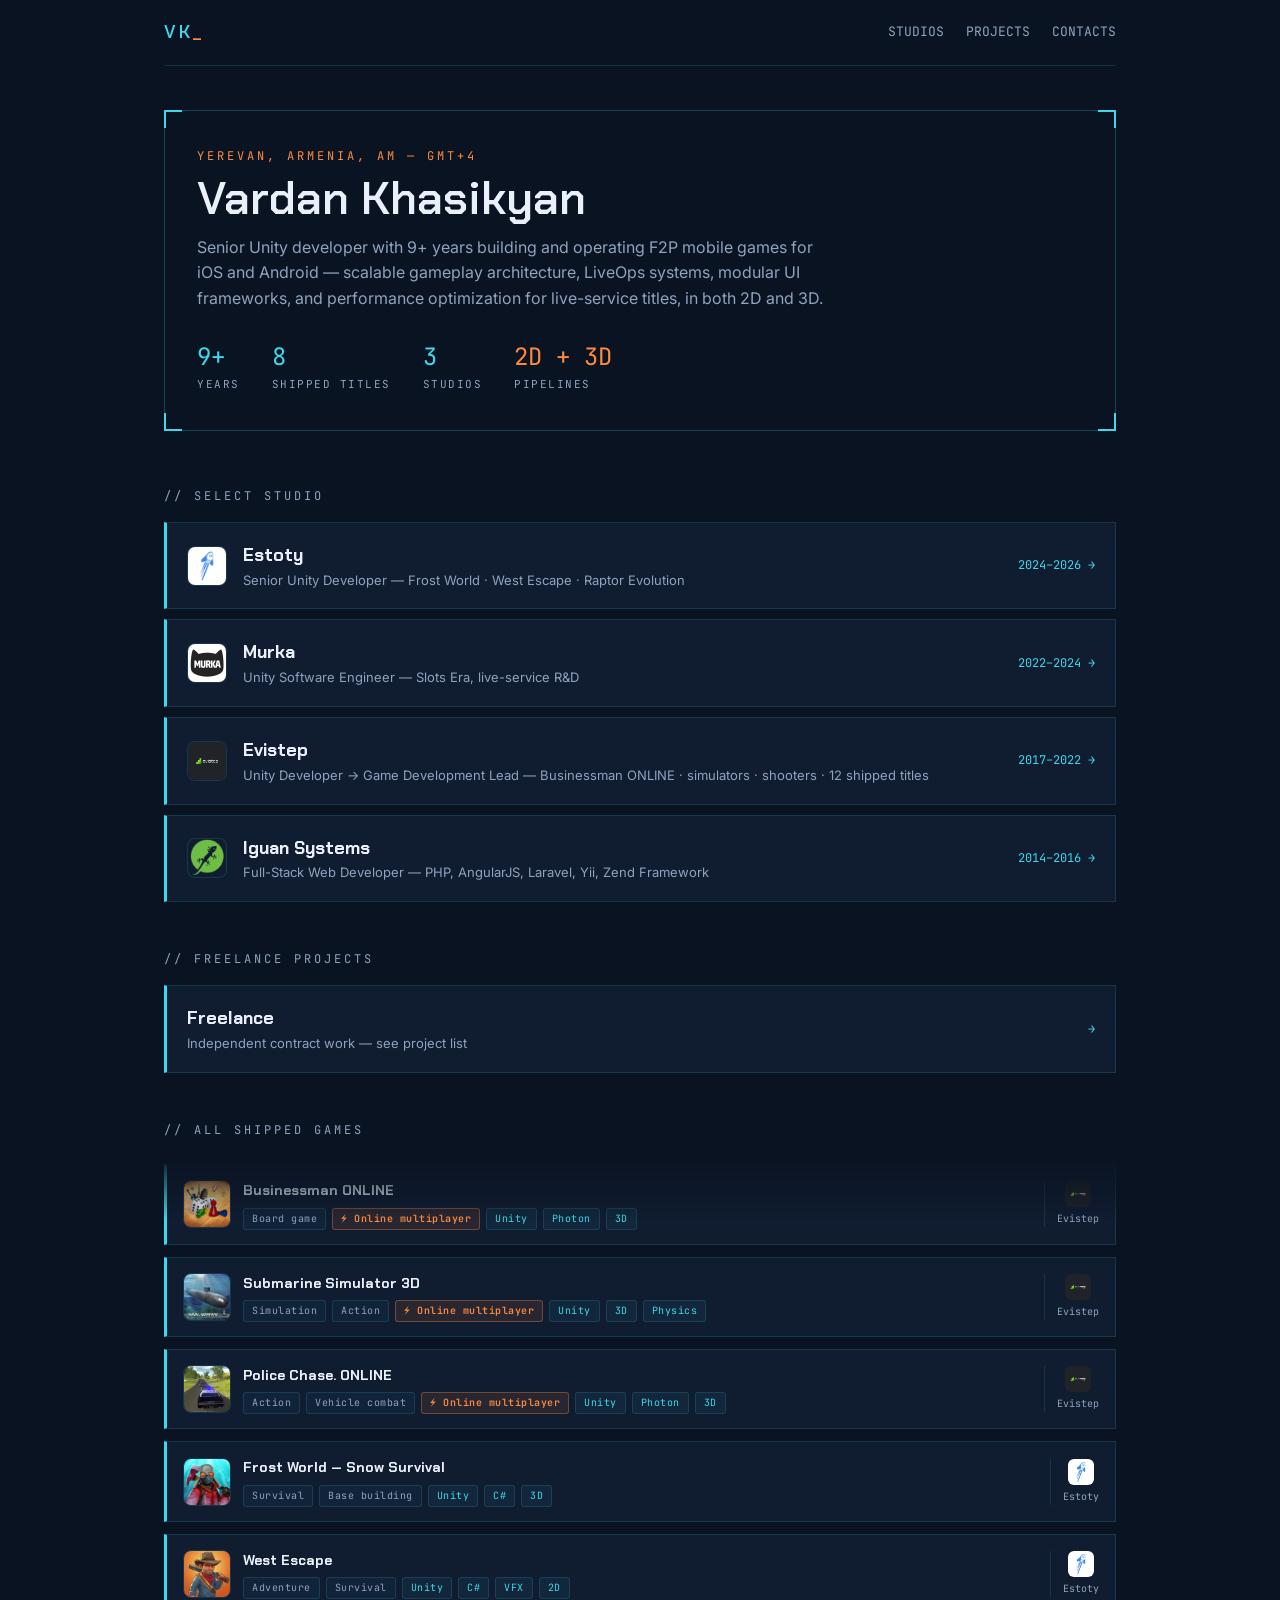
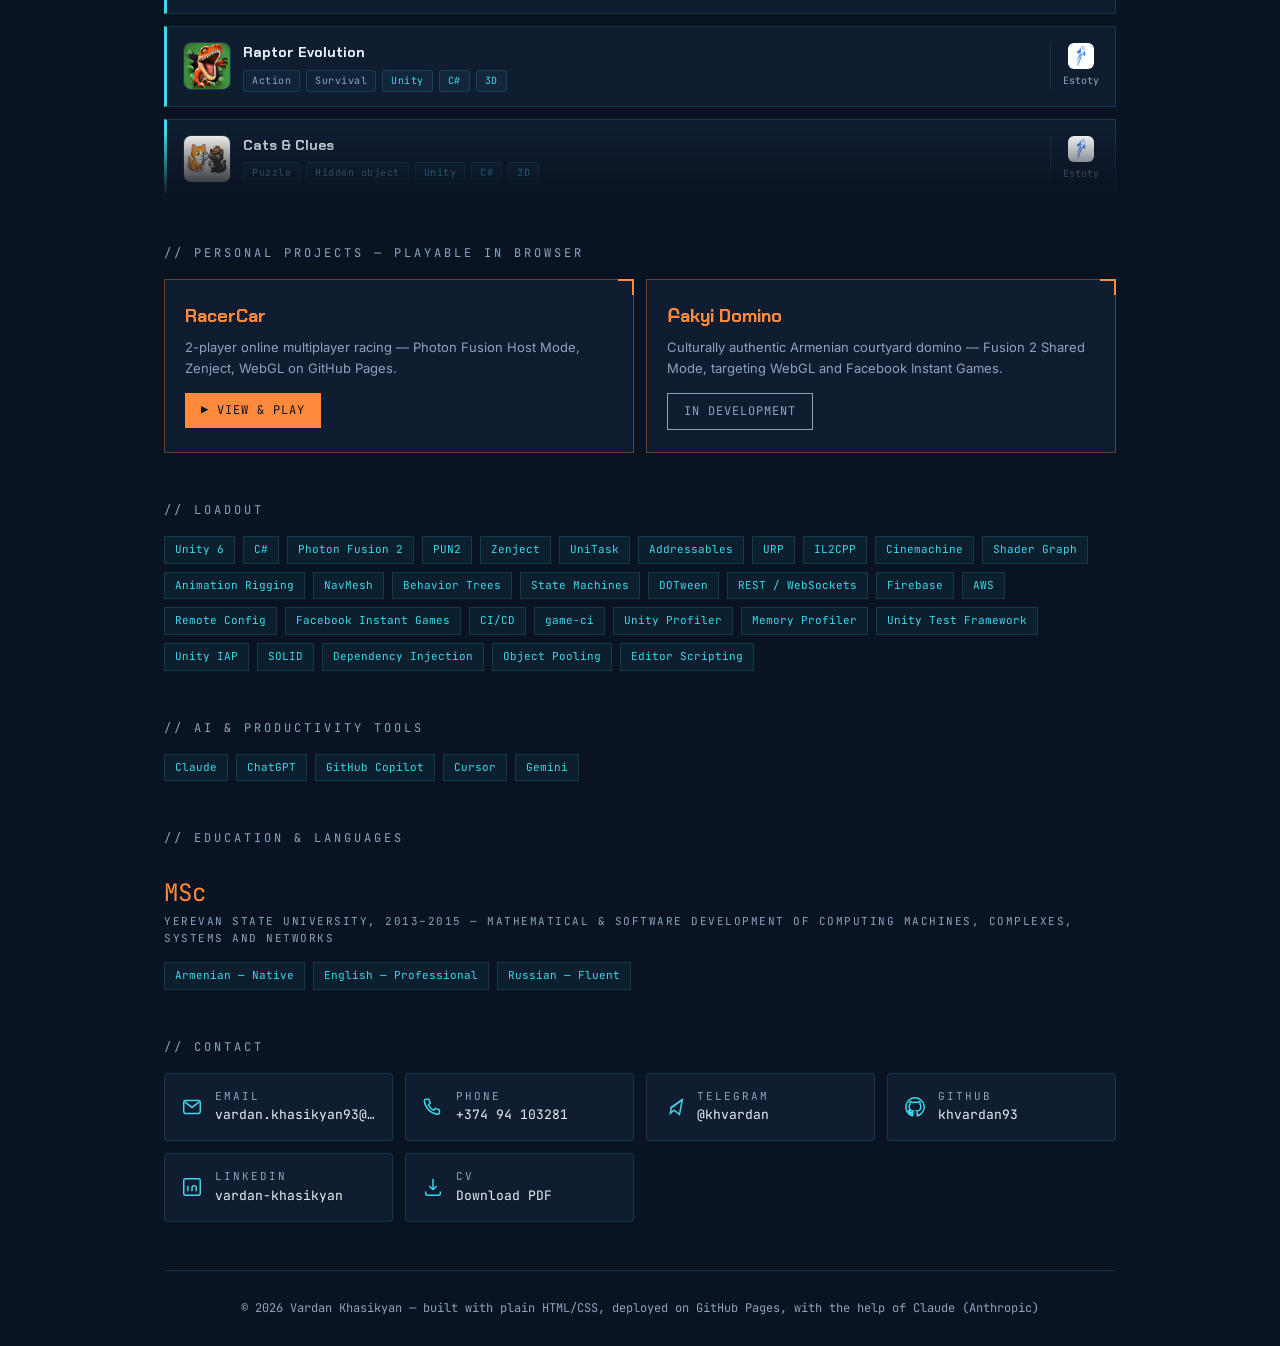
==== commit 92ee9be1: "linked cv" ====
--- a/index.html
+++ b/index.html
@@ -69,6 +69,15 @@
         </div>
         <span class="studio-years">2017–2022 →</span>
       </a>
+
+      <a class="studio-row" href="pages/iguan.html">
+        <img class="studio-row-logo" src="assets/logos/iguan.png" alt="Iguan Systems logo">
+        <div>
+          <h3>Iguan Systems</h3>
+          <p>Full-Stack Web Developer — PHP, AngularJS, Laravel, Yii, Zend Framework</p>
+        </div>
+        <span class="studio-years">2014–2016 →</span>
+      </a>
     </section>
 
     <section id="freelance">
@@ -307,17 +316,57 @@
         <span class="chip">Unity 6</span>
         <span class="chip">C#</span>
         <span class="chip">Photon Fusion 2</span>
+        <span class="chip">PUN2</span>
         <span class="chip">Zenject</span>
         <span class="chip">UniTask</span>
         <span class="chip">Addressables</span>
         <span class="chip">URP</span>
         <span class="chip">IL2CPP</span>
-        <span class="chip">Job System</span>
+        <span class="chip">Cinemachine</span>
+        <span class="chip">Shader Graph</span>
+        <span class="chip">Animation Rigging</span>
+        <span class="chip">NavMesh</span>
+        <span class="chip">Behavior Trees</span>
+        <span class="chip">State Machines</span>
+        <span class="chip">DOTween</span>
         <span class="chip">REST / WebSockets</span>
         <span class="chip">Firebase</span>
         <span class="chip">AWS</span>
+        <span class="chip">Remote Config</span>
+        <span class="chip">Facebook Instant Games</span>
         <span class="chip">CI/CD</span>
+        <span class="chip">game-ci</span>
         <span class="chip">Unity Profiler</span>
+        <span class="chip">Memory Profiler</span>
+        <span class="chip">Unity Test Framework</span>
+        <span class="chip">Unity IAP</span>
+        <span class="chip">SOLID</span>
+        <span class="chip">Dependency Injection</span>
+        <span class="chip">Object Pooling</span>
+        <span class="chip">Editor Scripting</span>
+      </div>
+    </section>
+
+    <section>
+      <p class="section-label">// AI &amp; PRODUCTIVITY TOOLS</p>
+      <div class="tech-chips">
+        <span class="chip">Claude</span>
+        <span class="chip">ChatGPT</span>
+        <span class="chip">GitHub Copilot</span>
+        <span class="chip">Cursor</span>
+        <span class="chip">Gemini</span>
+      </div>
+    </section>
+
+    <section id="education">
+      <p class="section-label">// EDUCATION &amp; LANGUAGES</p>
+      <div class="stats">
+        <div><div class="stat-value orange">MSc</div><div class="stat-label">Yerevan State University, 2013–2015 — Mathematical &amp; Software Development of Computing Machines, Complexes, Systems and Networks</div></div>
+      </div>
+      <div class="tech-chips">
+        <span class="chip">Armenian — Native</span>
+        <span class="chip">English — Professional</span>
+        <span class="chip">Russian — Fluent</span>
       </div>
     </section>
 
@@ -343,6 +392,10 @@
         <a class="contact-card" href="https://www.linkedin.com/in/vardan-khasikyan-5461a398/" target="_blank" rel="noopener noreferrer">
           <svg class="contact-icon" viewBox="0 0 24 24" fill="none" stroke="currentColor" stroke-width="1.6"><rect x="3" y="3" width="18" height="18" rx="2"/><path d="M7.5 10.5v6M7.5 7.5v.01M12 16.5v-3.7a2.3 2.3 0 0 1 4.6 0v3.7M12 12.8v3.7"/></svg>
           <div><span class="contact-label">LinkedIn</span><span class="contact-value">vardan-khasikyan</span></div>
+        </a>
+        <a class="contact-card" href="assets/docs/vardan-khasikyan-cv.pdf" download>
+          <svg class="contact-icon" viewBox="0 0 24 24" fill="none" stroke="currentColor" stroke-width="1.6"><path d="M12 3v12m0 0-4-4m4 4 4-4"/><path d="M4 17v2a2 2 0 0 0 2 2h12a2 2 0 0 0 2-2v-2"/></svg>
+          <div><span class="contact-label">CV</span><span class="contact-value">Download PDF</span></div>
         </a>
       </div>
     </section>
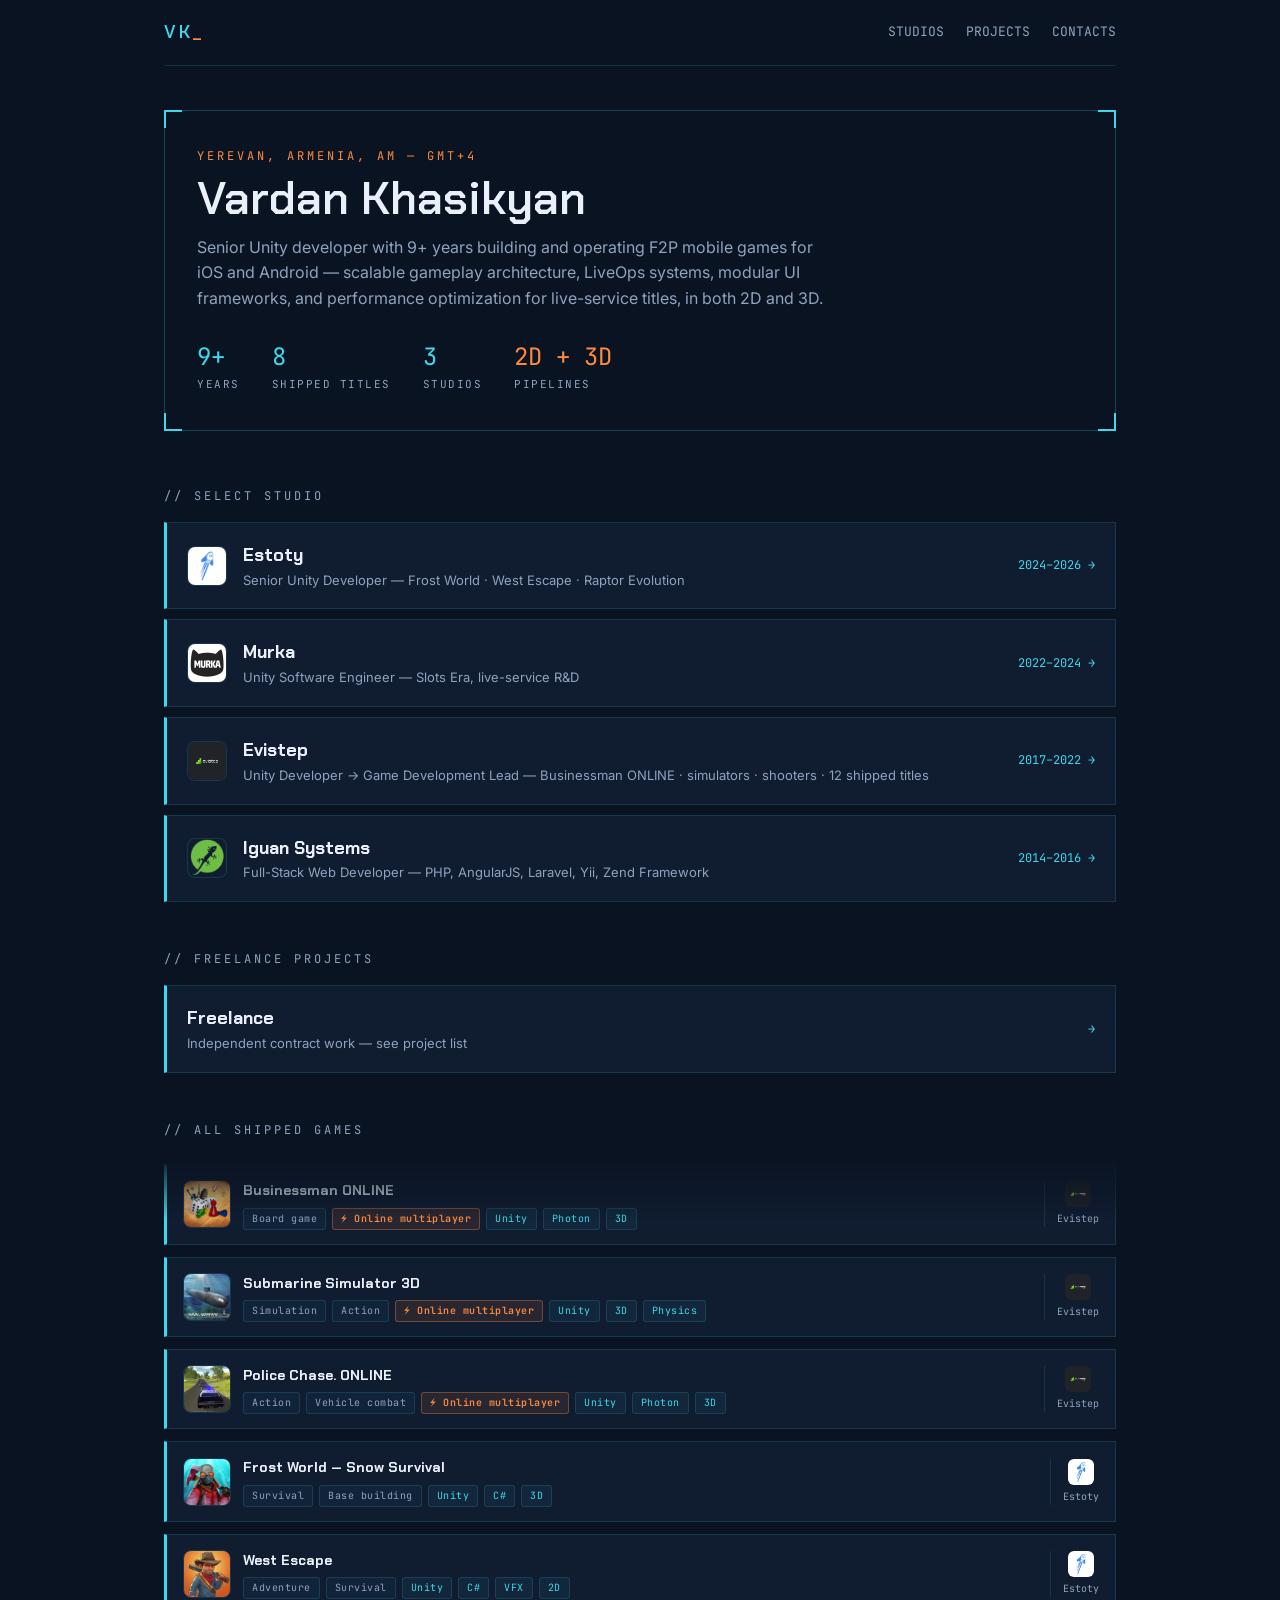
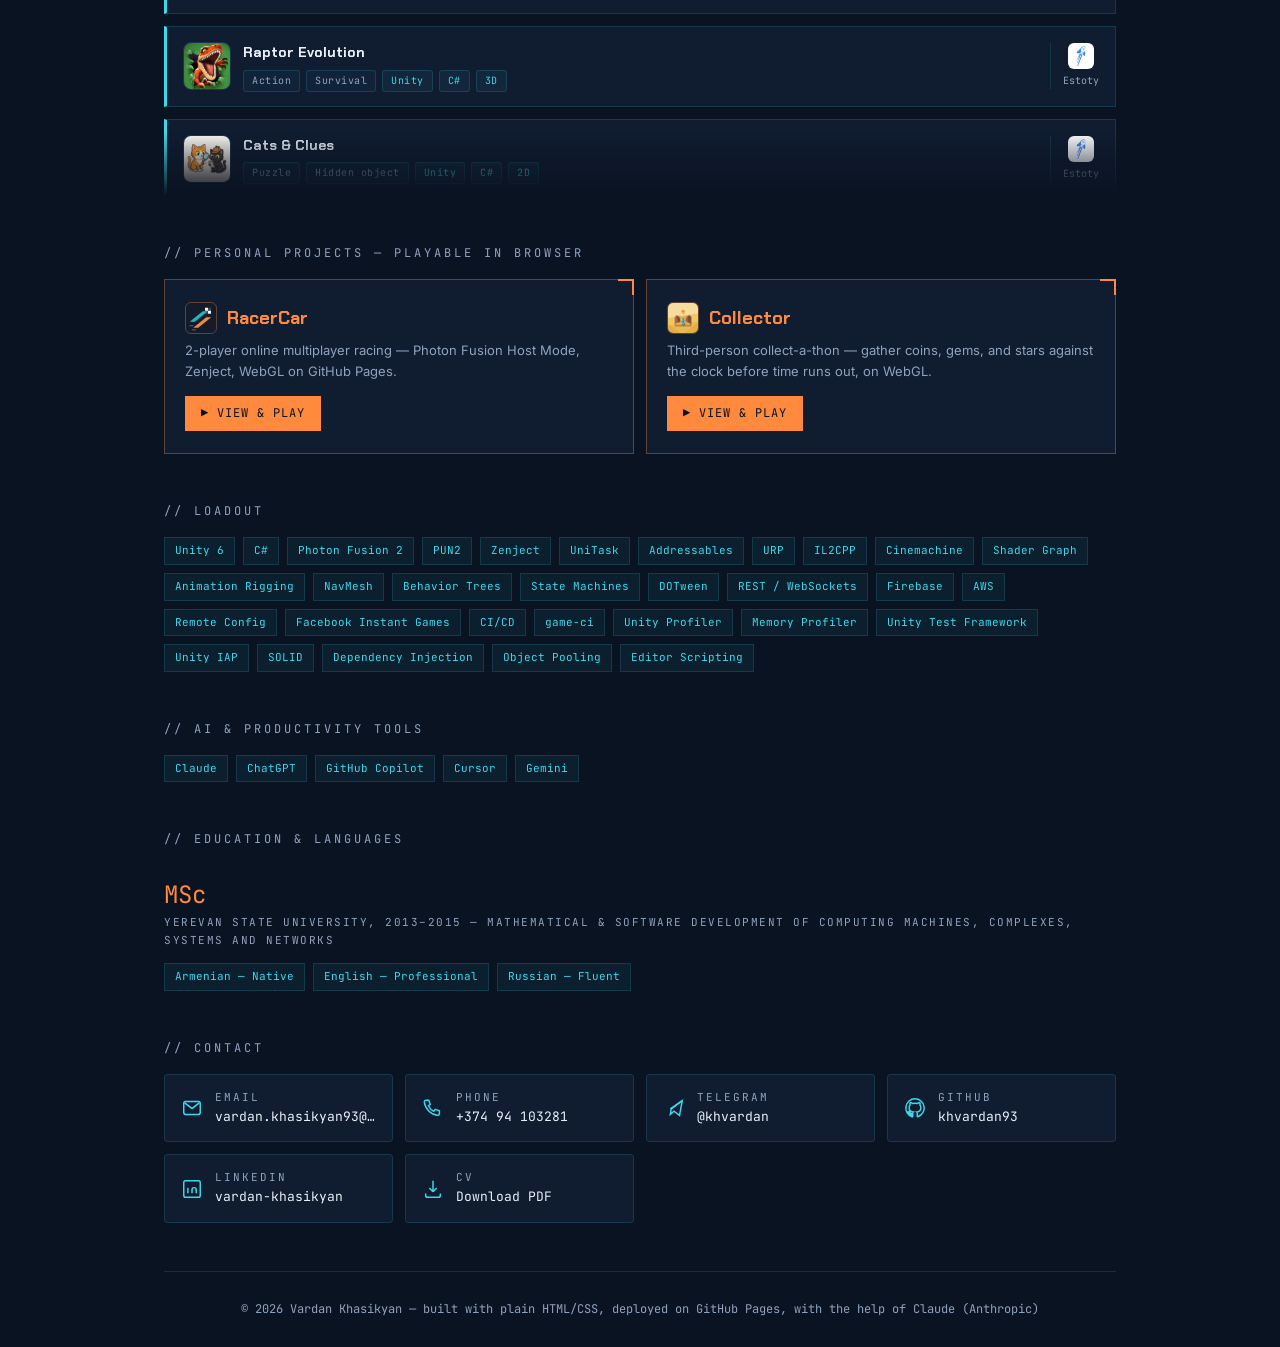
==== commit 392d0ec5: "Add Collector project page, RacerCar fullscreen support, remove domino - Replace in-development domi" ====
--- a/index.html
+++ b/index.html
@@ -10,6 +10,14 @@
   <link href="https://fonts.googleapis.com/css2?family=Chakra+Petch:wght@500;600&family=Inter:wght@400;500&family=JetBrains+Mono:wght@400&display=swap" rel="stylesheet">
   <link rel="icon" type="image/svg+xml" href="favicon.svg">
   <link rel="stylesheet" href="css/style.css">
+
+  <meta property="og:type" content="website">
+  <meta property="og:title" content="Vardan Khasikyan — Senior Unity Developer">
+  <meta property="og:description" content="Senior Unity developer with 9+ years shipping F2P mobile games. Portfolio: shipped titles, studios, and playable WebGL projects.">
+  <meta property="og:image" content="https://khvardan93.github.io/web_portfolio/assets/og-image.png">
+  <meta property="og:url" content="https://khvardan93.github.io/web_portfolio/">
+  <meta property="og:site_name" content="Vardan Khasikyan — Portfolio">
+  <meta name="twitter:card" content="summary_large_image">
 </head>
 <body>
   <div class="container">
@@ -296,15 +304,21 @@
       <div class="project-grid">
 
         <a class="project-card" href="pages/racercar.html">
-          <h3>RacerCar</h3>
+          <div class="project-card-title">
+            <img src="assets/games/racer_car.png" alt="RacerCar icon">
+            <h3>RacerCar</h3>
+          </div>
           <p>2-player online multiplayer racing — Photon Fusion Host Mode, Zenject, WebGL on GitHub Pages.</p>
           <span class="btn btn-play">▶ VIEW &amp; PLAY</span>
         </a>
 
-        <a class="project-card" href="pages/domino.html">
-          <h3>Բakyi Domino</h3>
-          <p>Culturally authentic Armenian courtyard domino — Fusion 2 Shared Mode, targeting WebGL and Facebook Instant Games.</p>
-          <span class="btn btn-ghost">IN DEVELOPMENT</span>
+        <a class="project-card" href="pages/collector.html">
+          <div class="project-card-title">
+            <img src="assets/games/collector.png" alt="Collector icon">
+            <h3>Collector</h3>
+          </div>
+          <p>Third-person collect-a-thon — gather coins, gems, and stars against the clock before time runs out, on WebGL.</p>
+          <span class="btn btn-play">▶ VIEW &amp; PLAY</span>
         </a>
 
       </div>
--- a/css/style.css
+++ b/css/style.css
@@ -223,6 +223,8 @@
 .project-card:hover, .project-card:focus-visible { background: var(--surface-2); }
 .project-card h3 { font-family: var(--font-display); font-size: 18px; color: var(--orange); }
 .project-card p { font-size: 13px; color: var(--muted); margin: 6px 0 14px; }
+.project-card-title { display: flex; align-items: center; gap: 10px; }
+.project-card-title img { width: 32px; height: 32px; border-radius: 6px; object-fit: cover; border: 1px solid var(--orange-dim); flex-shrink: 0; }
 
 /* ---------- Buttons & badges ---------- */
 .btn {
@@ -287,6 +289,56 @@
   background: var(--surface);
 }
 
+.slideshow { position: relative; margin: 20px 0; overflow: hidden; }
+.slideshow-track { position: relative; width: 100%; aspect-ratio: 16/9; background: var(--surface); }
+.slideshow-slide {
+  position: absolute;
+  inset: 0;
+  width: 100%;
+  height: 100%;
+  object-fit: cover;
+  opacity: 0;
+  transition: opacity 0.3s ease;
+  pointer-events: none;
+}
+.slideshow-slide.is-active { opacity: 1; pointer-events: auto; }
+.slideshow-nav {
+  position: absolute;
+  top: 50%;
+  transform: translateY(-50%);
+  width: 36px;
+  height: 36px;
+  border: 1px solid var(--orange-dim);
+  background: rgba(0, 0, 0, 0.5);
+  color: #fff;
+  font-size: 20px;
+  line-height: 1;
+  cursor: pointer;
+  z-index: 2;
+}
+.slideshow-nav:hover { border-color: var(--orange); color: var(--orange); }
+.slideshow-prev { left: 12px; }
+.slideshow-next { right: 12px; }
+.slideshow-dots {
+  position: absolute;
+  bottom: 12px;
+  left: 50%;
+  transform: translateX(-50%);
+  display: flex;
+  gap: 8px;
+  z-index: 2;
+}
+.slideshow-dot {
+  width: 8px;
+  height: 8px;
+  border-radius: 50%;
+  border: 1px solid var(--orange-dim);
+  background: rgba(0, 0, 0, 0.5);
+  cursor: pointer;
+  padding: 0;
+}
+.slideshow-dot.is-active { background: var(--orange); border-color: var(--orange); }
+
 .video-grid { display: grid; grid-template-columns: repeat(2, 1fr); gap: 10px; margin: 20px 0; }
 .video-card-wide { grid-column: 1 / -1; }
 .video-card video {
@@ -303,14 +355,43 @@
   margin-top: 6px;
   text-align: center;
 }
-.webgl-frame { margin: 20px 0; }
+.webgl-frame { position: relative; margin: 20px 0; overflow: hidden; }
 .webgl-frame iframe {
   width: 100%;
   aspect-ratio: 16/9;
   border: 0;
   display: block;
   background: #000;
-}
+  overflow: hidden;
+}
+.webgl-stage {
+  width: 960px;
+  height: 600px;
+  transform-origin: top left;
+}
+.webgl-stage iframe {
+  width: 960px;
+  height: 600px;
+  aspect-ratio: auto;
+  border: 0;
+  display: block;
+  background: #000;
+}
+.webgl-fullscreen-btn {
+  position: absolute;
+  top: 10px;
+  right: 10px;
+  z-index: 2;
+  width: 34px;
+  height: 34px;
+  border: 1px solid var(--orange-dim);
+  background: rgba(0, 0, 0, 0.5);
+  color: #fff;
+  font-size: 16px;
+  line-height: 1;
+  cursor: pointer;
+}
+.webgl-fullscreen-btn:hover { border-color: var(--orange); color: var(--orange); }
 .webgl-start {
   width: 100%;
   aspect-ratio: 16/9;
@@ -334,6 +415,16 @@
 
 /* ---------- Page header / footer ---------- */
 .page-head { padding: 44px 0 8px; }
+.page-head-logo { display: block; width: 100%; height: auto; margin-bottom: 14px; }
+.sr-only {
+  position: absolute;
+  width: 1px; height: 1px;
+  padding: 0; margin: -1px;
+  overflow: hidden;
+  clip: rect(0, 0, 0, 0);
+  white-space: nowrap;
+  border: 0;
+}
 .back-link {
   font-family: var(--font-mono);
   font-size: 12px;
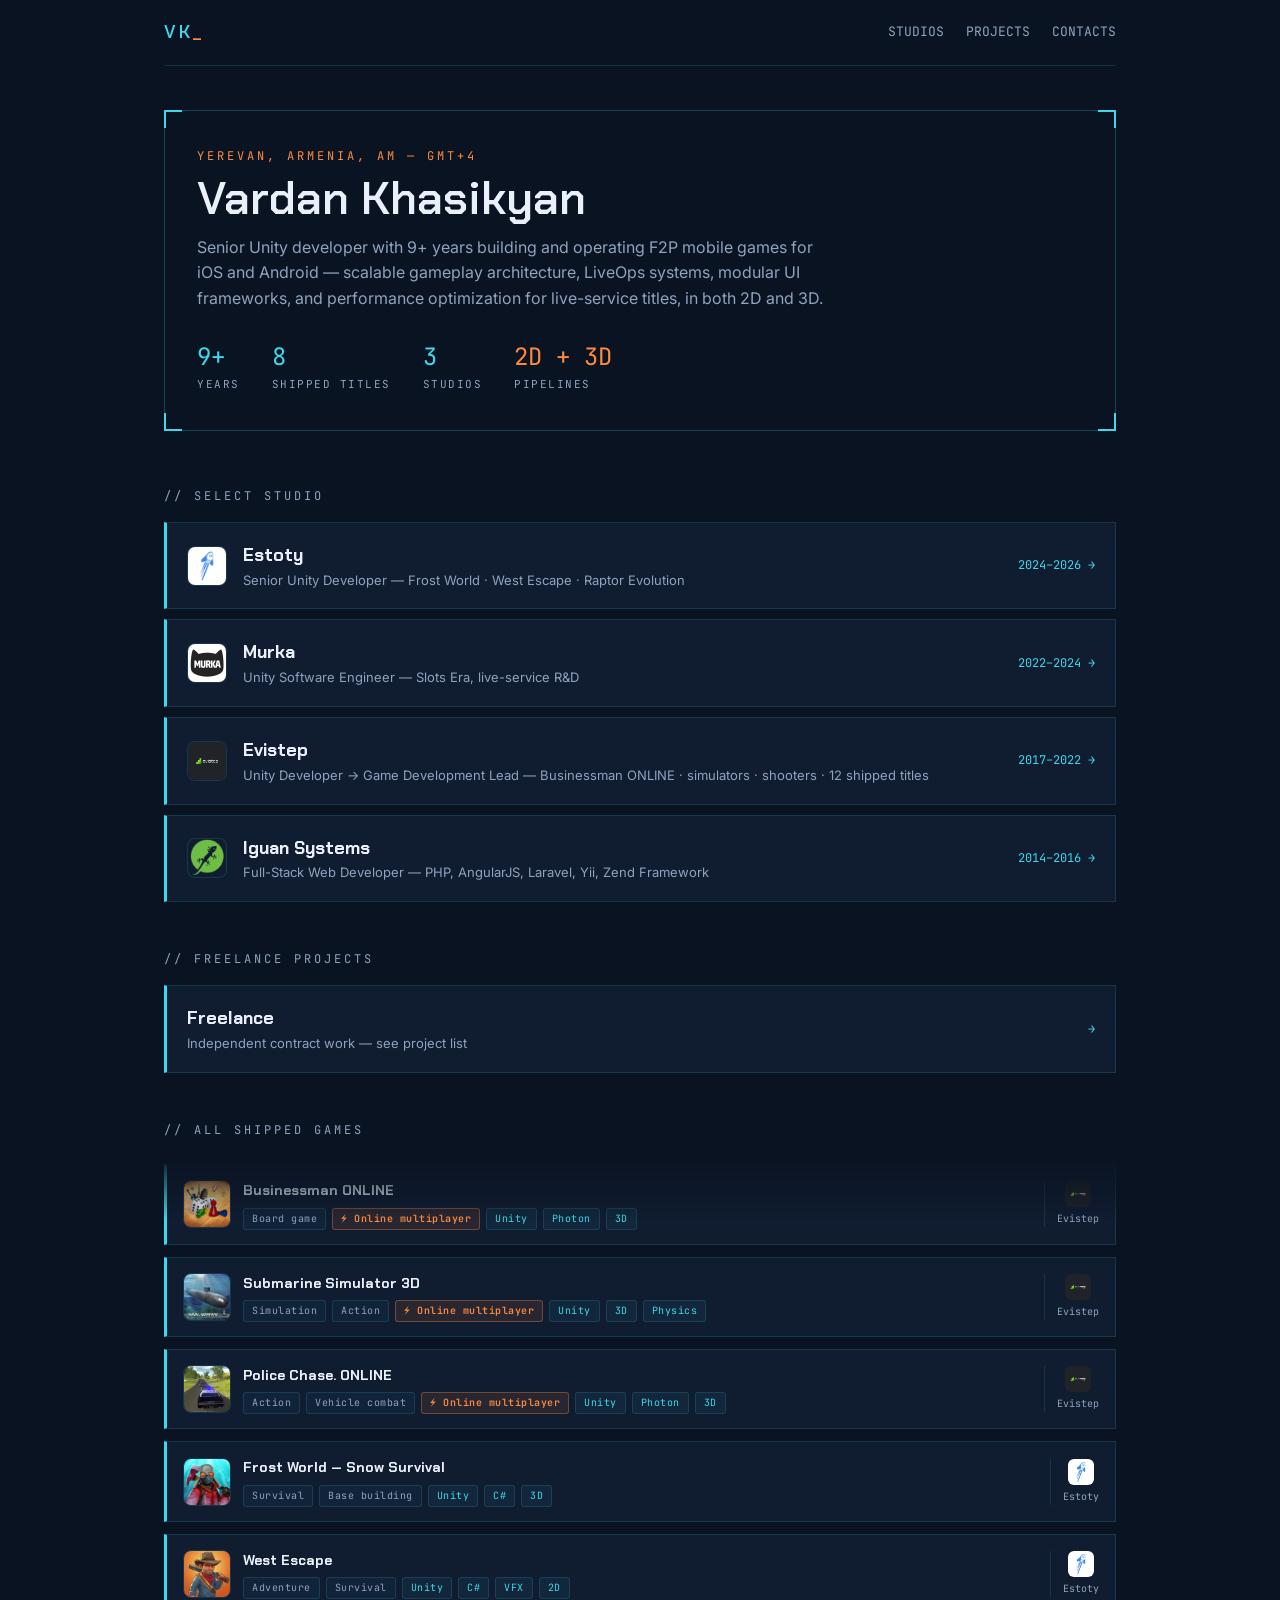
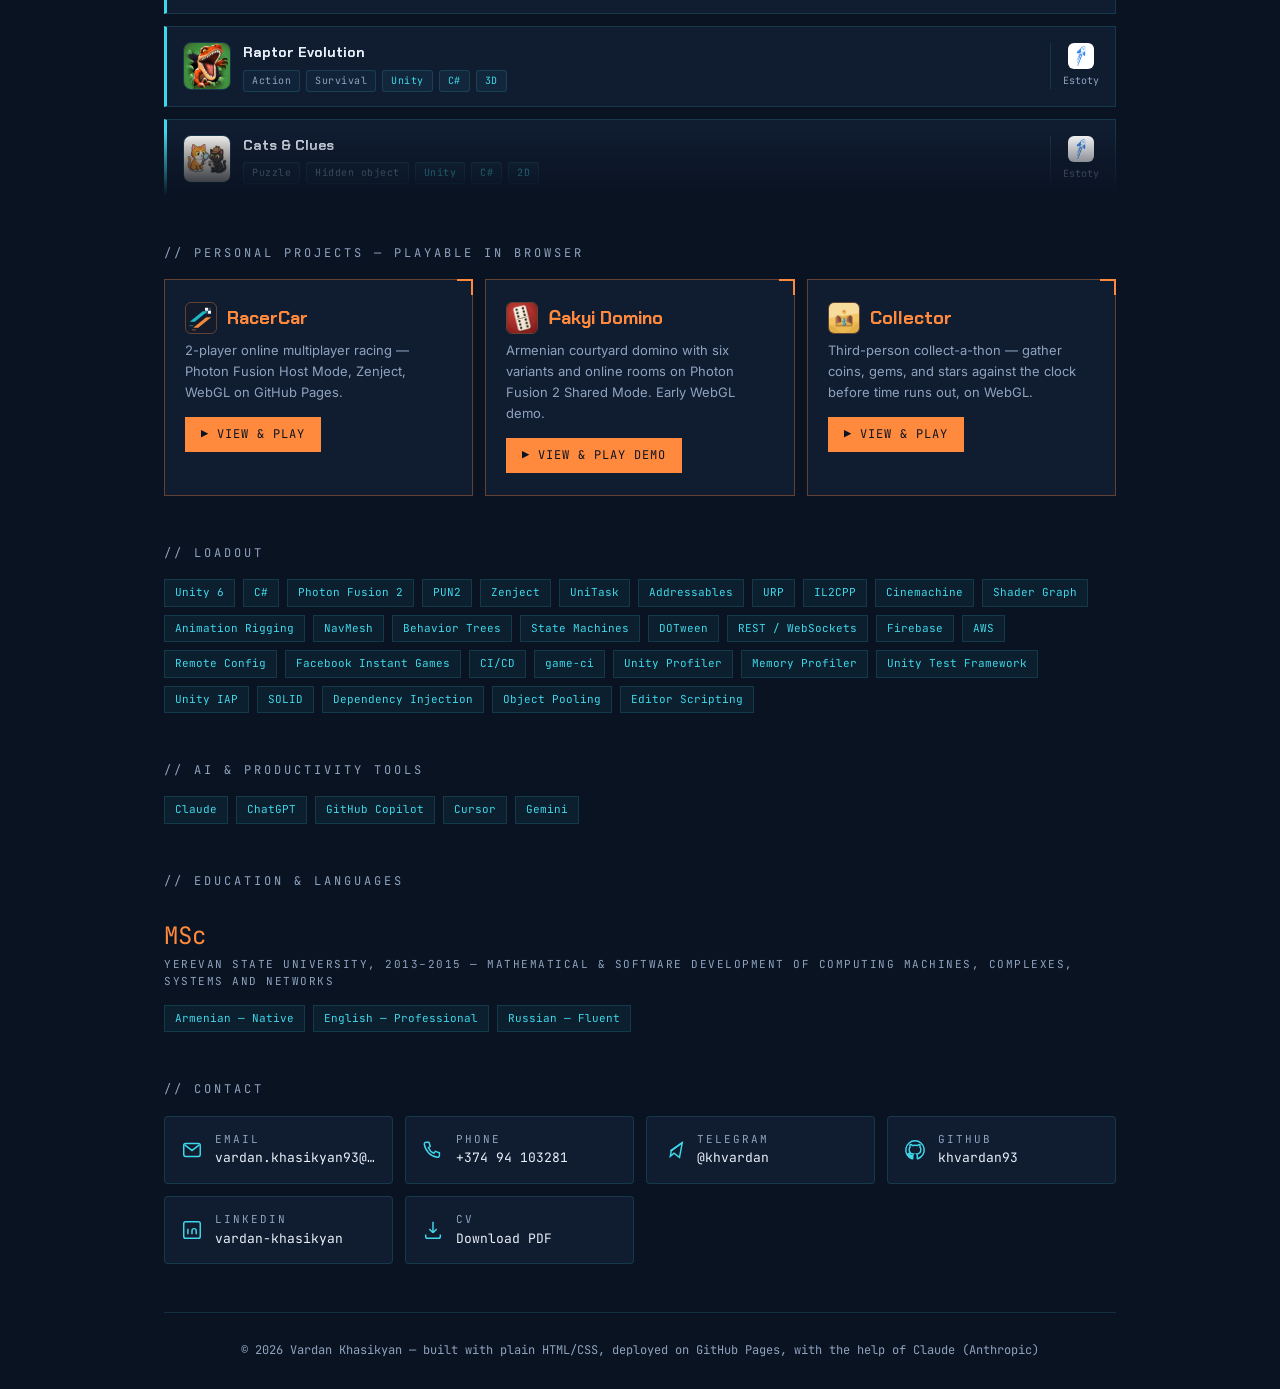
==== commit 521a4af9: "Domino page" ====
--- a/index.html
+++ b/index.html
@@ -310,6 +310,15 @@
           </div>
           <p>2-player online multiplayer racing — Photon Fusion Host Mode, Zenject, WebGL on GitHub Pages.</p>
           <span class="btn btn-play">▶ VIEW &amp; PLAY</span>
+        </a>
+
+        <a class="project-card" href="pages/domino.html">
+          <div class="project-card-title">
+            <img src="assets/games/domino.png" alt="Bakyi Domino icon">
+            <h3>Բakyi Domino</h3>
+          </div>
+          <p>Armenian courtyard domino with six variants and online rooms on Photon Fusion 2 Shared Mode. Early WebGL demo.</p>
+          <span class="btn btn-play">▶ VIEW &amp; PLAY DEMO</span>
         </a>
 
         <a class="project-card" href="pages/collector.html">
--- a/css/style.css
+++ b/css/style.css
@@ -499,4 +499,7 @@
   .stats { gap: 20px; }
   .studio-row { flex-direction: column; align-items: flex-start; gap: 6px; }
   .video-grid { grid-template-columns: 1fr; }
-}+}
+/* Wide slideshow (Domino): same width as the page, frame matches the ~2:1 screenshots so nothing is cut */
+.slideshow-wide .slideshow-track { aspect-ratio: 1280/633; background: #000; }
+.slideshow-wide .slideshow-slide { object-fit: contain; }
